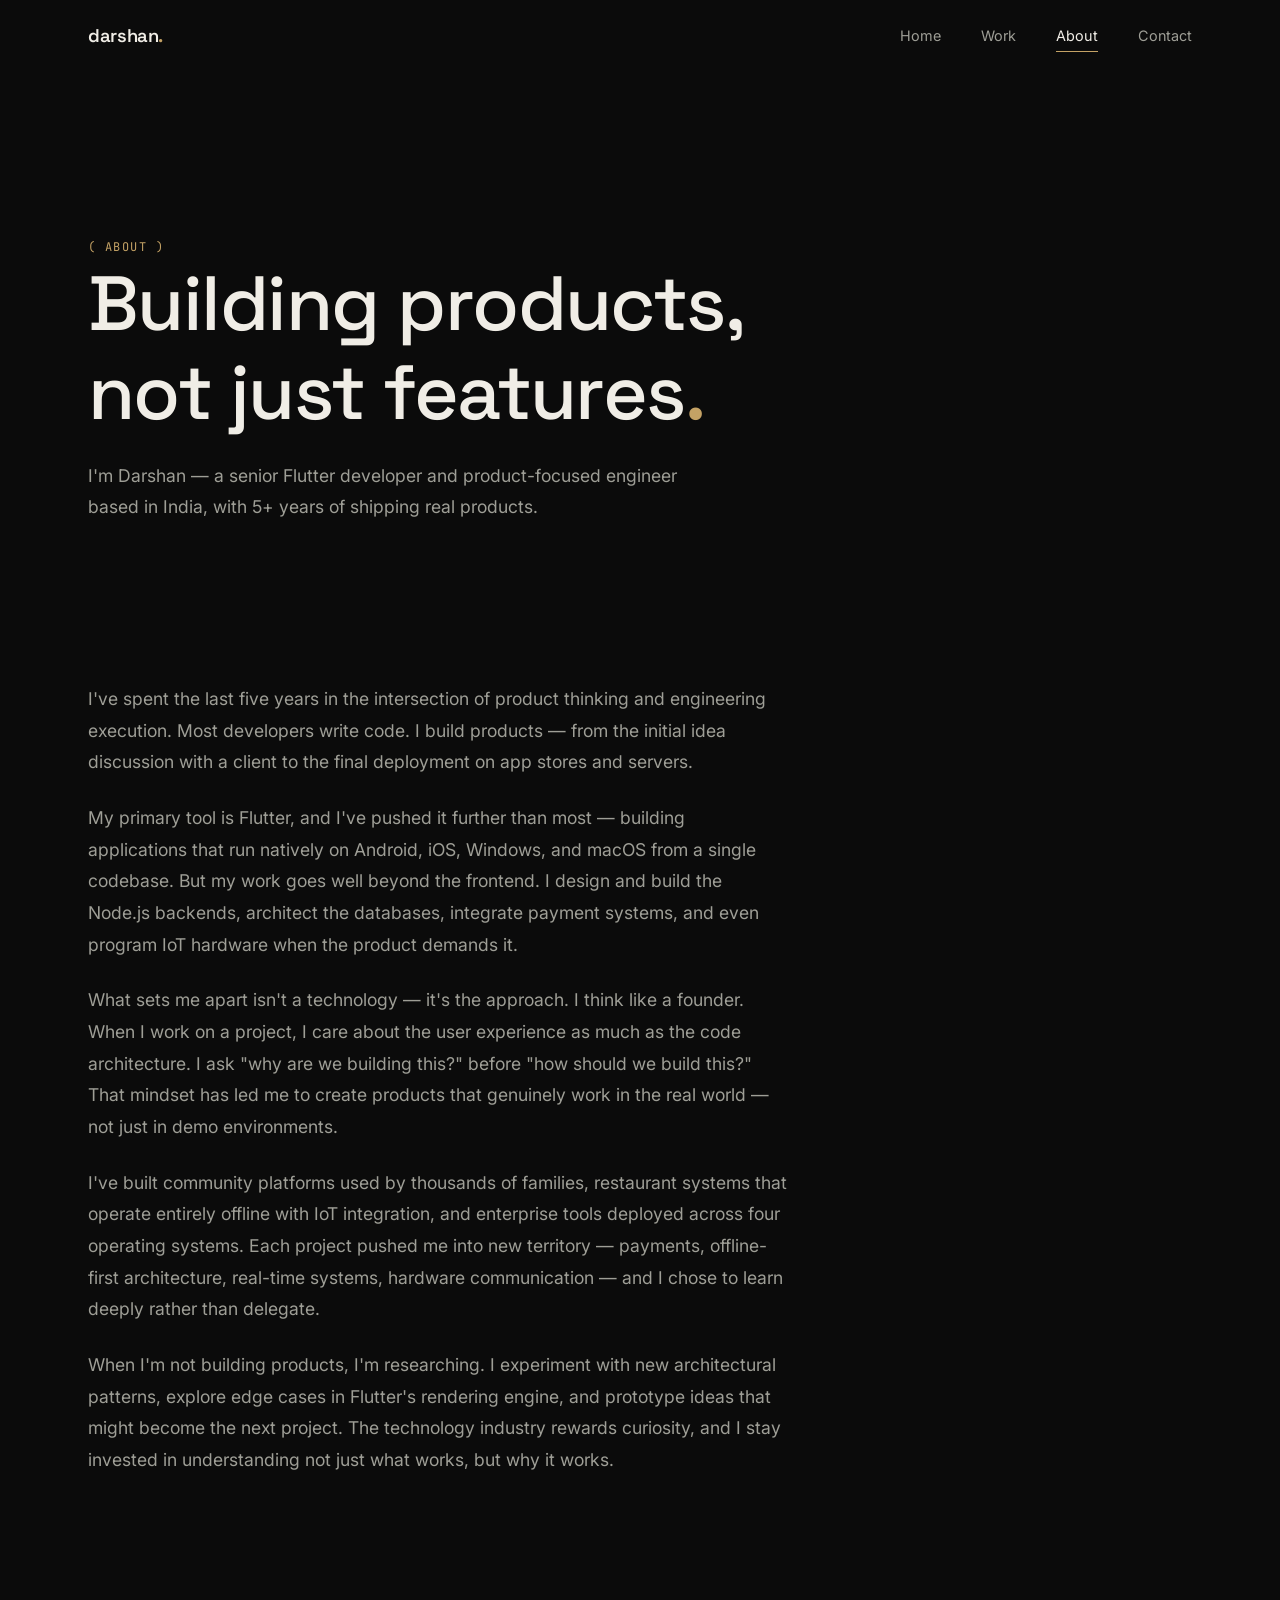
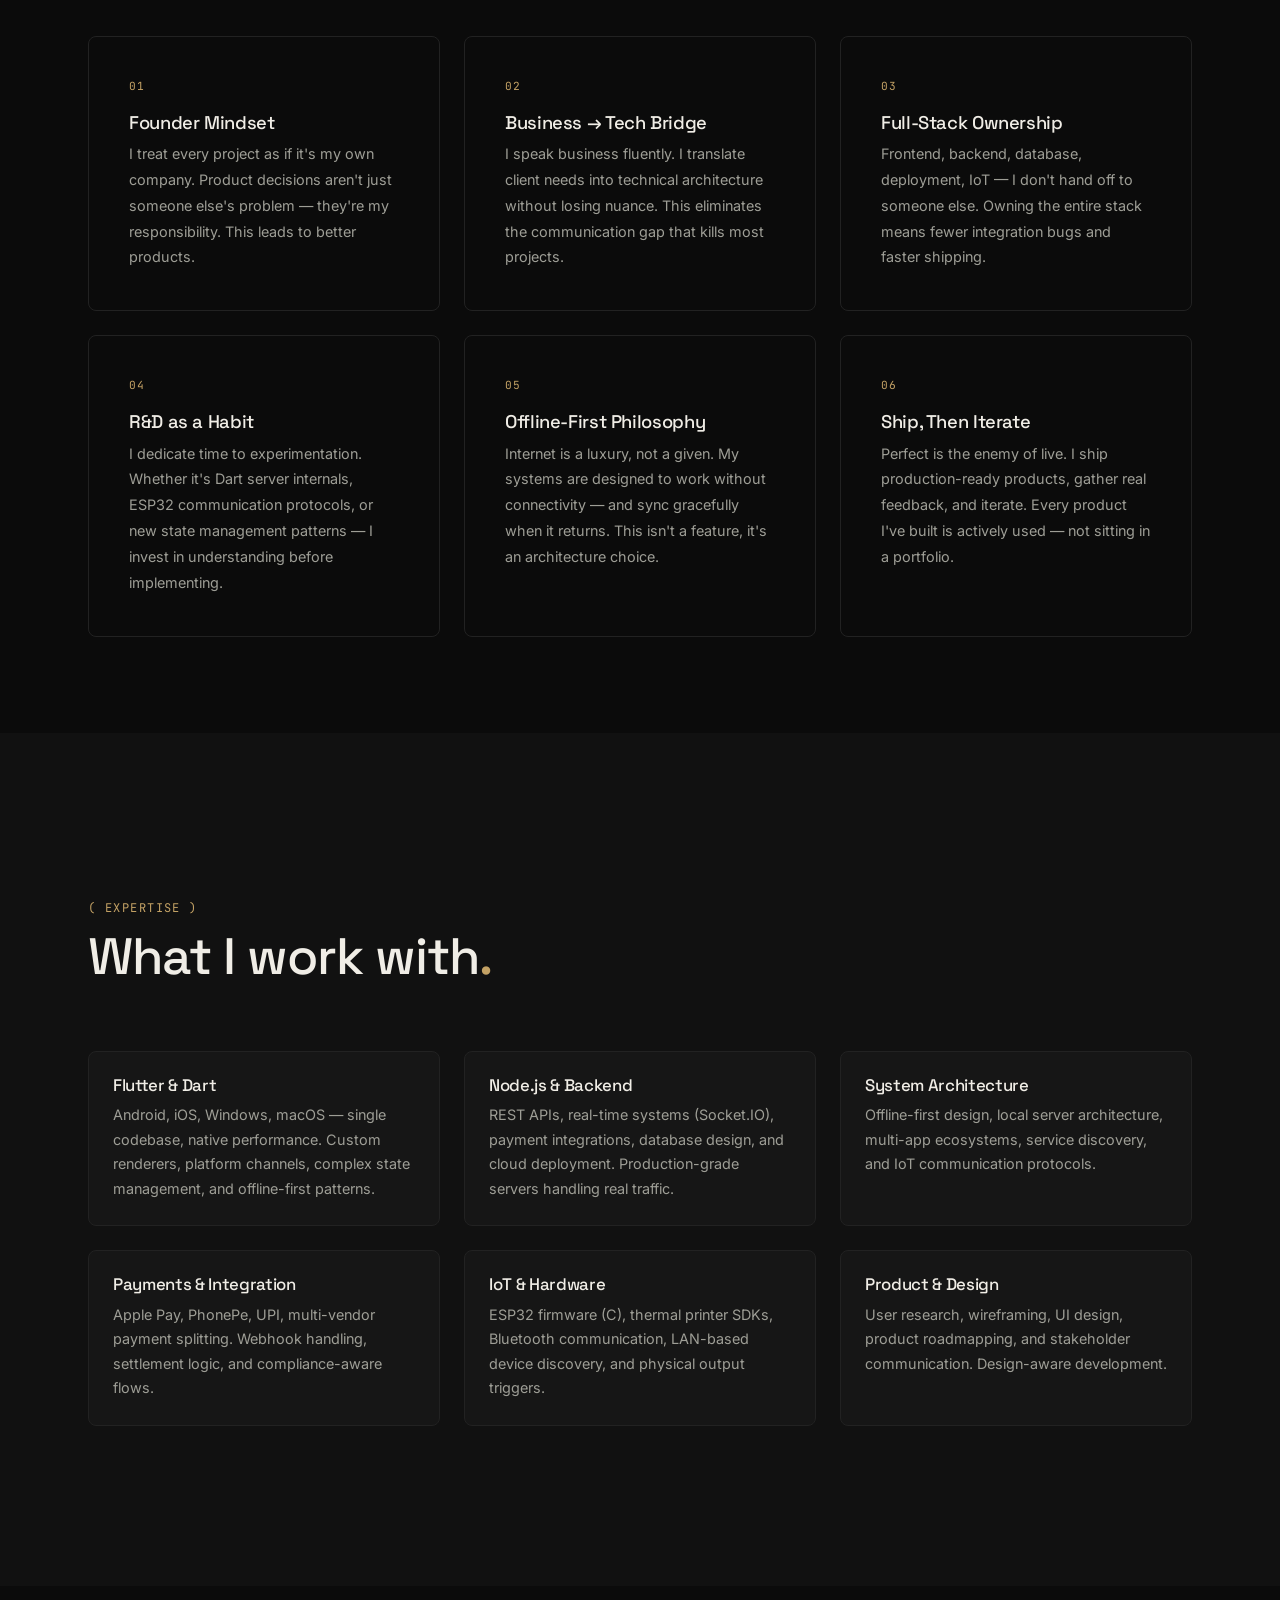
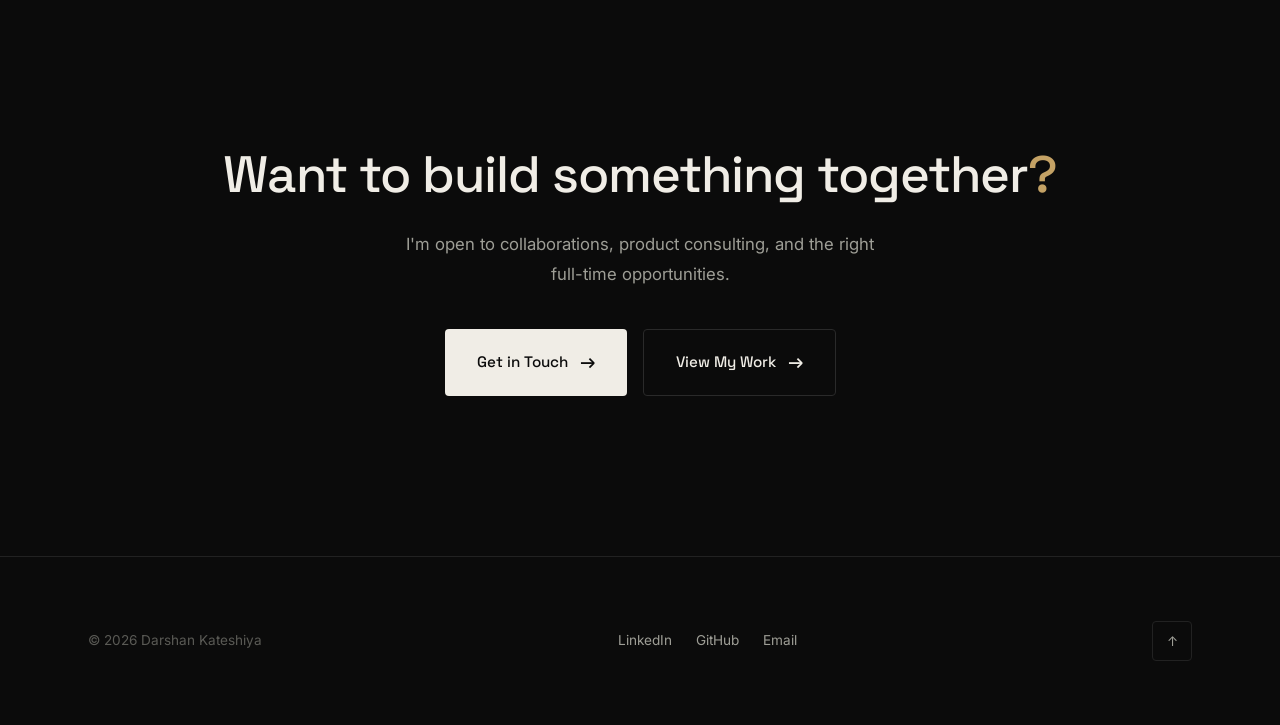
==== about/index.html @ 9478cf27 "commit" ====
<!doctype html>
<html lang="en">
  <head>
    <meta charset="UTF-8" />
    <meta name="viewport" content="width=device-width, initial-scale=1.0" />
    <link rel="icon" type="image/svg+xml" href="../favicon.svg" />
    <meta
      name="description"
      content="About Darshan Kateshiya — Senior Flutter Developer, Product Builder, and Full Stack Engineer with 5+ years of experience."
    />
    <title>About — Darshan Kateshiya</title>
    <link rel="preconnect" href="https://fonts.googleapis.com" />
    <link rel="preconnect" href="https://fonts.gstatic.com" crossorigin />
    <link
      href="https://fonts.googleapis.com/css2?family=Inter:wght@300;400;500;600&family=JetBrains+Mono:wght@400;500&family=Space+Grotesk:wght@400;500;600;700&display=swap"
      rel="stylesheet"
    />
    <link rel="stylesheet" href="../css/style.css" />
  </head>
  <body>
    <!-- Navigation -->
    <nav class="nav">
      <div class="container nav__inner">
        <a href="/darshankateshiya/" class="nav__logo">darshan<span>.</span></a>
        <div class="nav__links">
          <a href="/darshankateshiya/" class="nav__link">Home</a>
          <a href="/darshankateshiya/work/" class="nav__link">Work</a>
          <a href="/darshankateshiya/about/" class="nav__link active">About</a>
          <a href="/darshankateshiya/contact/" class="nav__link">Contact</a>
        </div>
        <button class="nav__toggle" aria-label="Toggle menu">
          <span></span><span></span><span></span>
        </button>
      </div>
      <div class="nav__mobile">
        <a href="/darshankateshiya/" class="nav__mobile-link">Home</a>
        <a href="/darshankateshiya/work/" class="nav__mobile-link">Work</a>
        <a href="/darshankateshiya/about/" class="nav__mobile-link">About</a>
        <a href="/darshankateshiya/contact/" class="nav__mobile-link"
          >Contact</a
        >
      </div>
    </nav>

    <!-- About Hero -->
    <header class="about-hero">
      <div class="container">
        <div class="hero-anim hero-anim--1">
          <span class="label label--accent">( About )</span>
        </div>

        <h1 class="page-header__title hero-anim hero-anim--2">
          Building products,<br />not just features<span class="text-accent"
            >.</span
          >
        </h1>

        <p class="page-header__subtitle hero-anim hero-anim--3">
          I'm Darshan — a senior Flutter developer and product-focused engineer
          based in India, with 5+ years of shipping real products.
        </p>
      </div>
    </header>

    <!-- About Content -->
    <section class="section--sm">
      <div class="container">
        <div class="about-content">
          <div class="about-text reveal">
            <p>
              I've spent the last five years in the intersection of product
              thinking and engineering execution. Most developers write code. I
              build products — from the initial idea discussion with a client to
              the final deployment on app stores and servers.
            </p>

            <p>
              My primary tool is Flutter, and I've pushed it further than most —
              building applications that run natively on Android, iOS, Windows,
              and macOS from a single codebase. But my work goes well beyond the
              frontend. I design and build the Node.js backends, architect the
              databases, integrate payment systems, and even program IoT
              hardware when the product demands it.
            </p>

            <p>
              What sets me apart isn't a technology — it's the approach. I think
              like a founder. When I work on a project, I care about the user
              experience as much as the code architecture. I ask "why are we
              building this?" before "how should we build this?" That mindset
              has led me to create products that genuinely work in the real
              world — not just in demo environments.
            </p>

            <p>
              I've built community platforms used by thousands of families,
              restaurant systems that operate entirely offline with IoT
              integration, and enterprise tools deployed across four operating
              systems. Each project pushed me into new territory — payments,
              offline-first architecture, real-time systems, hardware
              communication — and I chose to learn deeply rather than delegate.
            </p>

            <p>
              When I'm not building products, I'm researching. I experiment with
              new architectural patterns, explore edge cases in Flutter's
              rendering engine, and prototype ideas that might become the next
              project. The technology industry rewards curiosity, and I stay
              invested in understanding not just what works, but why it works.
            </p>
          </div>

          <!-- Values / Principles -->
          <div class="about-values stagger-children">
            <div class="about-value">
              <div class="about-value__number">01</div>
              <h4 class="about-value__title">Founder Mindset</h4>
              <p class="about-value__desc">
                I treat every project as if it's my own company. Product
                decisions aren't just someone else's problem — they're my
                responsibility. This leads to better products.
              </p>
            </div>

            <div class="about-value">
              <div class="about-value__number">02</div>
              <h4 class="about-value__title">Business → Tech Bridge</h4>
              <p class="about-value__desc">
                I speak business fluently. I translate client needs into
                technical architecture without losing nuance. This eliminates
                the communication gap that kills most projects.
              </p>
            </div>

            <div class="about-value">
              <div class="about-value__number">03</div>
              <h4 class="about-value__title">Full-Stack Ownership</h4>
              <p class="about-value__desc">
                Frontend, backend, database, deployment, IoT — I don't hand off
                to someone else. Owning the entire stack means fewer integration
                bugs and faster shipping.
              </p>
            </div>

            <div class="about-value">
              <div class="about-value__number">04</div>
              <h4 class="about-value__title">R&D as a Habit</h4>
              <p class="about-value__desc">
                I dedicate time to experimentation. Whether it's Dart server
                internals, ESP32 communication protocols, or new state
                management patterns — I invest in understanding before
                implementing.
              </p>
            </div>

            <div class="about-value">
              <div class="about-value__number">05</div>
              <h4 class="about-value__title">Offline-First Philosophy</h4>
              <p class="about-value__desc">
                Internet is a luxury, not a given. My systems are designed to
                work without connectivity — and sync gracefully when it returns.
                This isn't a feature, it's an architecture choice.
              </p>
            </div>

            <div class="about-value">
              <div class="about-value__number">06</div>
              <h4 class="about-value__title">Ship, Then Iterate</h4>
              <p class="about-value__desc">
                Perfect is the enemy of live. I ship production-ready products,
                gather real feedback, and iterate. Every product I've built is
                actively used — not sitting in a portfolio.
              </p>
            </div>
          </div>
        </div>
      </div>
    </section>

    <!-- Experience Summary -->
    <section class="section" style="background: var(--bg-secondary)">
      <div class="container">
        <div class="reveal">
          <span class="label label--accent">( Expertise )</span>
          <h2 style="margin-top: 0.5rem; margin-bottom: var(--space-xl)">
            What I work with<span class="text-accent">.</span>
          </h2>
        </div>

        <div class="feature-list stagger-children">
          <div class="feature-item">
            <h4 class="feature-item__title">Flutter & Dart</h4>
            <p class="feature-item__desc">
              Android, iOS, Windows, macOS — single codebase, native
              performance. Custom renderers, platform channels, complex state
              management, and offline-first patterns.
            </p>
          </div>
          <div class="feature-item">
            <h4 class="feature-item__title">Node.js & Backend</h4>
            <p class="feature-item__desc">
              REST APIs, real-time systems (Socket.IO), payment integrations,
              database design, and cloud deployment. Production-grade servers
              handling real traffic.
            </p>
          </div>
          <div class="feature-item">
            <h4 class="feature-item__title">System Architecture</h4>
            <p class="feature-item__desc">
              Offline-first design, local server architecture, multi-app
              ecosystems, service discovery, and IoT communication protocols.
            </p>
          </div>
          <div class="feature-item">
            <h4 class="feature-item__title">Payments & Integration</h4>
            <p class="feature-item__desc">
              Apple Pay, PhonePe, UPI, multi-vendor payment splitting. Webhook
              handling, settlement logic, and compliance-aware flows.
            </p>
          </div>
          <div class="feature-item">
            <h4 class="feature-item__title">IoT & Hardware</h4>
            <p class="feature-item__desc">
              ESP32 firmware (C), thermal printer SDKs, Bluetooth communication,
              LAN-based device discovery, and physical output triggers.
            </p>
          </div>
          <div class="feature-item">
            <h4 class="feature-item__title">Product & Design</h4>
            <p class="feature-item__desc">
              User research, wireframing, UI design, product roadmapping, and
              stakeholder communication. Design-aware development.
            </p>
          </div>
        </div>
      </div>
    </section>

    <!-- CTA -->
    <section class="section">
      <div class="container" style="text-align: center">
        <div class="reveal">
          <h2 style="margin-bottom: var(--space-md)">
            Want to build something together<span class="text-accent">?</span>
          </h2>
          <p style="max-width: 500px; margin: 0 auto var(--space-lg)">
            I'm open to collaborations, product consulting, and the right
            full-time opportunities.
          </p>
          <div
            style="
              display: flex;
              gap: var(--space-sm);
              justify-content: center;
              flex-wrap: wrap;
            "
          >
            <a href="../contact/" class="btn btn--primary">
              Get in Touch
              <span class="btn__arrow">→</span>
            </a>
            <a href="../work/" class="btn btn--outline">
              View My Work
              <span class="btn__arrow">→</span>
            </a>
          </div>
        </div>
      </div>
    </section>

    <!-- Footer -->
    <footer class="footer">
      <div class="container footer__inner">
        <p class="footer__copy">
          &copy; <span class="current-year"></span> Darshan Kateshiya
        </p>
        <div class="footer__links">
          <a
            href="https://www.linkedin.com/in/darshan-kateshiya"
            target="_blank"
            rel="noopener"
            class="footer__link"
            >LinkedIn</a
          >
          <a
            href="https://github.com/darshankateshiya"
            target="_blank"
            rel="noopener"
            class="footer__link"
            >GitHub</a
          >
          <a href="mailto:darshan.kateshiya22@gmail.com" class="footer__link"
            >Email</a
          >
        </div>
        <button class="footer__back-top" aria-label="Back to top">↑</button>
      </div>
    </footer>

    <script src="../js/main.js"></script>
  </body>
</html>
---- css/style.css ----
/* ============================================
   DARSHAN KATESHIYA — PORTFOLIO
   Premium, Case-Study-Focused Design System
   ============================================ */

/* ---------- CSS CUSTOM PROPERTIES ---------- */
:root {
  /* Colors */
  --bg-primary: #0b0b0b;
  --bg-secondary: #111111;
  --bg-card: #161616;
  --bg-elevated: #1c1c1c;

  --text-primary: #f0ede6;
  --text-secondary: #9e9e96;
  --text-muted: #5a5a55;

  --accent: #c4a265;
  --accent-hover: #d4b578;
  --accent-muted: rgba(196, 162, 101, 0.15);

  --border: #222222;
  --border-light: #2a2a2a;

  /* Typography */
  --font-heading: 'Space Grotesk', sans-serif;
  --font-body: 'Inter', sans-serif;
  --font-mono: 'JetBrains Mono', monospace;

  /* Spacing */
  --space-xs: 0.5rem;
  --space-sm: 1rem;
  --space-md: 1.5rem;
  --space-lg: 2.5rem;
  --space-xl: 4rem;
  --space-2xl: 6rem;
  --space-3xl: 10rem;

  /* Layout */
  --max-width: 1200px;
  --nav-height: 72px;

  /* Transitions */
  --ease-out: cubic-bezier(0.16, 1, 0.3, 1);
  --ease-in-out: cubic-bezier(0.65, 0, 0.35, 1);
  --duration-fast: 0.2s;
  --duration-normal: 0.4s;
  --duration-slow: 0.8s;

  /* Border Radius */
  --radius-sm: 4px;
  --radius-md: 8px;
  --radius-lg: 16px;
}

/* ---------- RESET & BASE ---------- */
*,
*::before,
*::after {
  margin: 0;
  padding: 0;
  box-sizing: border-box;
}

html {
  font-size: 16px;
  scroll-behavior: smooth;
  -webkit-font-smoothing: antialiased;
  -moz-osx-font-smoothing: grayscale;
}

body {
  font-family: var(--font-body);
  background-color: var(--bg-primary);
  color: var(--text-primary);
  line-height: 1.7;
  overflow-x: hidden;
  min-height: 100vh;
}

::selection {
  background: var(--accent);
  color: var(--bg-primary);
}

img {
  max-width: 100%;
  height: auto;
  display: block;
}

a {
  color: inherit;
  text-decoration: none;
}

ul, ol {
  list-style: none;
}

button {
  border: none;
  background: none;
  cursor: pointer;
  font-family: inherit;
  color: inherit;
}

input, textarea {
  font-family: inherit;
  font-size: inherit;
}

/* ---------- TYPOGRAPHY ---------- */
h1, h2, h3, h4, h5, h6 {
  font-family: var(--font-heading);
  font-weight: 500;
  line-height: 1.15;
  letter-spacing: -0.02em;
}

h1 {
  font-size: clamp(2.8rem, 6vw, 5.5rem);
  font-weight: 500;
}

h2 {
  font-size: clamp(2rem, 4vw, 3.5rem);
}

h3 {
  font-size: clamp(1.4rem, 2.5vw, 2rem);
}

h4 {
  font-size: clamp(1.1rem, 1.5vw, 1.35rem);
}

p {
  color: var(--text-secondary);
  font-size: 1.05rem;
  line-height: 1.8;
}

.label {
  font-family: var(--font-mono);
  font-size: 0.75rem;
  letter-spacing: 0.12em;
  text-transform: uppercase;
  color: var(--text-muted);
}

.label--accent {
  color: var(--accent);
}

/* ---------- LAYOUT ---------- */
.container {
  width: 100%;
  max-width: var(--max-width);
  margin: 0 auto;
  padding: 0 clamp(1.5rem, 4vw, 3rem);
}

.section {
  padding: var(--space-3xl) 0;
}

.section--sm {
  padding: var(--space-2xl) 0;
}

/* ---------- NAVIGATION ---------- */
.nav {
  position: fixed;
  top: 0;
  left: 0;
  width: 100%;
  height: var(--nav-height);
  z-index: 1000;
  transition: background var(--duration-normal) var(--ease-out),
              border-color var(--duration-normal) var(--ease-out);
}

.nav.scrolled {
  background: rgba(11, 11, 11, 0.9);
  backdrop-filter: blur(20px);
  -webkit-backdrop-filter: blur(20px);
  border-bottom: 1px solid var(--border);
}

.nav__inner {
  display: flex;
  align-items: center;
  justify-content: space-between;
  height: 100%;
}

.nav__logo {
  font-family: var(--font-heading);
  font-size: 1.15rem;
  font-weight: 600;
  letter-spacing: -0.02em;
  transition: opacity var(--duration-fast);
}

.nav__logo:hover {
  opacity: 0.7;
}

.nav__logo span {
  color: var(--accent);
}

.nav__links {
  display: flex;
  align-items: center;
  gap: var(--space-lg);
}

.nav__link {
  font-size: 0.9rem;
  font-weight: 400;
  color: var(--text-secondary);
  transition: color var(--duration-fast);
  position: relative;
}

.nav__link::after {
  content: '';
  position: absolute;
  bottom: -4px;
  left: 0;
  width: 0;
  height: 1px;
  background: var(--accent);
  transition: width var(--duration-normal) var(--ease-out);
}

.nav__link:hover,
.nav__link.active {
  color: var(--text-primary);
}

.nav__link:hover::after,
.nav__link.active::after {
  width: 100%;
}

/* Mobile Menu Toggle */
.nav__toggle {
  display: none;
  flex-direction: column;
  gap: 6px;
  padding: 4px;
  z-index: 1002;
}

.nav__toggle span {
  display: block;
  width: 24px;
  height: 1.5px;
  background: var(--text-primary);
  transition: all var(--duration-normal) var(--ease-out);
  transform-origin: center;
}

.nav__toggle.open span:nth-child(1) {
  transform: rotate(45deg) translate(5px, 5px);
}

.nav__toggle.open span:nth-child(2) {
  opacity: 0;
}

.nav__toggle.open span:nth-child(3) {
  transform: rotate(-45deg) translate(5px, -5px);
}

/* Mobile Menu Overlay */
.nav__mobile {
  position: fixed;
  top: 0;
  left: 0;
  width: 100%;
  height: 100vh;
  height: 100dvh;
  background: var(--bg-primary);
  z-index: 1001;
  display: flex;
  flex-direction: column;
  justify-content: center;
  align-items: center;
  gap: var(--space-lg);
  opacity: 0;
  pointer-events: none;
  transition: opacity var(--duration-normal) var(--ease-out);
}

.nav__mobile.open {
  opacity: 1;
  pointer-events: all;
}

.nav__mobile-link {
  font-family: var(--font-heading);
  font-size: clamp(2rem, 6vw, 3rem);
  font-weight: 500;
  color: var(--text-secondary);
  transition: color var(--duration-fast);
  transform: translateY(20px);
  opacity: 0;
}

.nav__mobile.open .nav__mobile-link {
  animation: mobileNavIn 0.5s var(--ease-out) forwards;
}

.nav__mobile.open .nav__mobile-link:nth-child(1) { animation-delay: 0.1s; }
.nav__mobile.open .nav__mobile-link:nth-child(2) { animation-delay: 0.15s; }
.nav__mobile.open .nav__mobile-link:nth-child(3) { animation-delay: 0.2s; }
.nav__mobile.open .nav__mobile-link:nth-child(4) { animation-delay: 0.25s; }

@keyframes mobileNavIn {
  to {
    transform: translateY(0);
    opacity: 1;
  }
}

.nav__mobile-link:hover {
  color: var(--accent);
}

/* ---------- BUTTONS ---------- */
.btn {
  display: inline-flex;
  align-items: center;
  gap: 0.75rem;
  font-family: var(--font-heading);
  font-size: 0.95rem;
  font-weight: 500;
  padding: 1rem 2rem;
  border-radius: var(--radius-sm);
  transition: all var(--duration-normal) var(--ease-out);
  position: relative;
  overflow: hidden;
}

.btn--primary {
  background: var(--text-primary);
  color: var(--bg-primary);
}

.btn--primary:hover {
  background: var(--accent);
  transform: translateY(-2px);
}

.btn--outline {
  border: 1px solid var(--border-light);
  color: var(--text-primary);
}

.btn--outline:hover {
  border-color: var(--accent);
  color: var(--accent);
}

.btn--ghost {
  color: var(--text-primary);
  padding: 0.5rem 0;
}

.btn--ghost:hover {
  color: var(--accent);
}

.btn__arrow {
  transition: transform var(--duration-normal) var(--ease-out);
  font-size: 1.2rem;
}

.btn:hover .btn__arrow {
  transform: translateX(4px);
}

/* ---------- HERO SECTION ---------- */
.hero {
  min-height: 100vh;
  display: flex;
  align-items: center;
  position: relative;
}

.hero__content {
  padding-top: var(--nav-height);
}

.hero__label {
  margin-bottom: var(--space-md);
  display: flex;
  align-items: center;
  gap: 0.75rem;
}

.hero__label .dot {
  width: 8px;
  height: 8px;
  border-radius: 50%;
  background: var(--accent);
  animation: pulse 2s ease-in-out infinite;
}

@keyframes pulse {
  0%, 100% { opacity: 1; }
  50% { opacity: 0.4; }
}

.hero__title {
  margin-bottom: var(--space-md);
  max-width: 900px;
}

.hero__title .line {
  display: block;
  overflow: hidden;
}

.hero__title .line span {
  display: inline-block;
}

.hero__subtitle {
  max-width: 560px;
  margin-bottom: var(--space-xl);
  font-size: 1.15rem;
  line-height: 1.8;
}

.hero__cta {
  display: flex;
  align-items: center;
  gap: var(--space-md);
}

.hero__scroll {
  position: absolute;
  bottom: var(--space-xl);
  left: 50%;
  transform: translateX(-50%);
  display: flex;
  flex-direction: column;
  align-items: center;
  gap: var(--space-xs);
}

.hero__scroll-line {
  width: 1px;
  height: 60px;
  background: linear-gradient(to bottom, var(--accent), transparent);
  animation: scrollLine 2s ease-in-out infinite;
}

@keyframes scrollLine {
  0% { transform: scaleY(0); transform-origin: top; }
  50% { transform: scaleY(1); transform-origin: top; }
  51% { transform-origin: bottom; }
  100% { transform: scaleY(0); transform-origin: bottom; }
}

/* ---------- WORK LIST ---------- */
.work-list {
  display: flex;
  flex-direction: column;
}

.work-item {
  display: block;
  border-bottom: 1px solid var(--border);
  padding: var(--space-lg) 0;
  transition: all var(--duration-normal) var(--ease-out);
  cursor: pointer;
  position: relative;
}

.work-item:first-child {
  border-top: 1px solid var(--border);
}

.work-item:hover {
  padding-left: var(--space-md);
}

.work-item__inner {
  display: flex;
  justify-content: space-between;
  align-items: center;
  gap: var(--space-md);
}

.work-item__info {
  flex: 1;
}

.work-item__name {
  font-family: var(--font-heading);
  font-size: clamp(1.5rem, 3vw, 2.2rem);
  font-weight: 500;
  margin-bottom: 0.4rem;
  transition: color var(--duration-fast);
}

.work-item:hover .work-item__name {
  color: var(--accent);
}

.work-item__desc {
  font-size: 0.95rem;
  color: var(--text-secondary);
  margin-bottom: 0.6rem;
}

.work-item__meta {
  display: flex;
  align-items: center;
  gap: var(--space-sm);
  flex-wrap: wrap;
}

.work-item__tag {
  font-family: var(--font-mono);
  font-size: 0.7rem;
  letter-spacing: 0.08em;
  text-transform: uppercase;
  color: var(--text-muted);
  padding: 0.3rem 0.7rem;
  border: 1px solid var(--border);
  border-radius: 20px;
}

.work-item__arrow {
  font-size: 1.5rem;
  color: var(--text-muted);
  transition: all var(--duration-normal) var(--ease-out);
  flex-shrink: 0;
}

.work-item:hover .work-item__arrow {
  color: var(--accent);
  transform: translateX(8px);
}

/* ---------- CASE STUDY ---------- */
.case-hero {
  padding-top: calc(var(--nav-height) + var(--space-3xl));
  padding-bottom: var(--space-2xl);
}

.case-hero__label {
  margin-bottom: var(--space-sm);
}

.case-hero__title {
  margin-bottom: var(--space-md);
  max-width: 800px;
}

.case-hero__tagline {
  font-size: 1.2rem;
  max-width: 600px;
  margin-bottom: var(--space-lg);
}

.case-hero__meta {
  display: flex;
  flex-wrap: wrap;
  gap: var(--space-lg);
}

.case-hero__meta-item {
  display: flex;
  flex-direction: column;
  gap: 0.25rem;
}

.case-hero__meta-label {
  font-family: var(--font-mono);
  font-size: 0.7rem;
  letter-spacing: 0.1em;
  text-transform: uppercase;
  color: var(--text-muted);
}

.case-hero__meta-value {
  font-size: 0.95rem;
  color: var(--text-primary);
}

.case-hero__meta-value a {
  color: var(--accent);
  text-decoration: underline;
  text-underline-offset: 3px;
}

.case-hero__meta-value a:hover {
  opacity: 0.8;
}

/* Case Study Media */
.case-media {
  background: var(--bg-secondary);
  padding: var(--space-2xl) 0;
}

.case-media__hero-img {
  width: 100%;
  aspect-ratio: 16 / 9;
  background: var(--bg-card);
  border-radius: var(--radius-lg);
  overflow: hidden;
  margin-bottom: var(--space-lg);
  display: flex;
  align-items: center;
  justify-content: center;
  border: 1px solid var(--border);
}

.case-media__hero-img img {
  width: 100%;
  height: 100%;
  object-fit: contain;
  cursor: pointer;
  transition: opacity var(--duration-fast);
}

.case-media__hero-img img:hover {
  opacity: 0.9;
}

.case-media__placeholder {
  display: flex;
  flex-direction: column;
  align-items: center;
  gap: var(--space-sm);
  color: var(--text-muted);
}

.case-media__placeholder-icon {
  font-size: 3rem;
  opacity: 0.3;
}

.case-media__gallery {
  display: grid;
  grid-template-columns: repeat(auto-fit, minmax(280px, 1fr));
  gap: var(--space-md);
}

.case-media__gallery-item {
  aspect-ratio: 4 / 3;
  background: var(--bg-card);
  border-radius: var(--radius-md);
  border: 1px solid var(--border);
  overflow: hidden;
  display: flex;
  align-items: center;
  justify-content: center;
  cursor: pointer;
  transition: border-color var(--duration-fast);
}

.case-media__gallery-item:hover {
  border-color: var(--accent-muted);
}

.case-media__gallery-item img {
  width: 100%;
  height: 100%;
  object-fit: contain;
  transition: opacity var(--duration-fast);
}

.case-media__gallery-item:hover img {
  opacity: 0.9;
}

/* Case Study Sections */
.case-section {
  padding: var(--space-2xl) 0;
  border-bottom: 1px solid var(--border);
}

.case-section:last-child {
  border-bottom: none;
}

.case-section__number {
  font-family: var(--font-mono);
  font-size: 0.7rem;
  letter-spacing: 0.12em;
  text-transform: uppercase;
  color: var(--accent);
  margin-bottom: var(--space-xs);
}

.case-section__title {
  margin-bottom: var(--space-lg);
}

.case-section__text {
  max-width: 700px;
  margin-bottom: var(--space-md);
}

.case-section__text:last-child {
  margin-bottom: 0;
}

/* Feature List */
.feature-list {
  display: grid;
  grid-template-columns: repeat(auto-fit, minmax(280px, 1fr));
  gap: var(--space-md);
}

.feature-item {
  padding: var(--space-md);
  background: var(--bg-card);
  border: 1px solid var(--border);
  border-radius: var(--radius-md);
  transition: border-color var(--duration-fast);
}

.feature-item:hover {
  border-color: var(--accent-muted);
}

.feature-item__title {
  font-family: var(--font-heading);
  font-size: 1.05rem;
  font-weight: 500;
  margin-bottom: 0.5rem;
  color: var(--text-primary);
}

.feature-item__desc {
  font-size: 0.9rem;
  color: var(--text-secondary);
  line-height: 1.7;
}

/* Tech Stack Grid */
.tech-grid {
  display: grid;
  grid-template-columns: repeat(auto-fit, minmax(200px, 1fr));
  gap: var(--space-sm);
}

.tech-item {
  display: flex;
  align-items: center;
  gap: var(--space-sm);
  padding: var(--space-sm) var(--space-md);
  background: var(--bg-card);
  border: 1px solid var(--border);
  border-radius: var(--radius-sm);
}

.tech-item__category {
  font-family: var(--font-mono);
  font-size: 0.65rem;
  letter-spacing: 0.1em;
  text-transform: uppercase;
  color: var(--accent);
  min-width: 70px;
}

.tech-item__value {
  font-size: 0.9rem;
  color: var(--text-primary);
}

/* Role List */
.role-list {
  display: flex;
  flex-direction: column;
  gap: var(--space-sm);
}

.role-item {
  display: flex;
  align-items: flex-start;
  gap: var(--space-sm);
  font-size: 1rem;
  color: var(--text-secondary);
}

.role-item::before {
  content: '—';
  color: var(--accent);
  flex-shrink: 0;
}

/* Impact Grid */
.impact-grid {
  display: grid;
  grid-template-columns: repeat(auto-fit, minmax(200px, 1fr));
  gap: var(--space-md);
}

.impact-item {
  text-align: center;
  padding: var(--space-lg);
  background: var(--bg-card);
  border: 1px solid var(--border);
  border-radius: var(--radius-md);
}

.impact-item__value {
  font-family: var(--font-heading);
  font-size: clamp(2rem, 4vw, 3rem);
  font-weight: 500;
  color: var(--accent);
  margin-bottom: 0.25rem;
}

.impact-item__label {
  font-size: 0.9rem;
  color: var(--text-secondary);
}

/* Case Study Navigation */
.case-nav {
  padding: var(--space-2xl) 0;
  display: flex;
  justify-content: space-between;
  align-items: center;
  gap: var(--space-md);
}

.case-nav__link {
  display: flex;
  flex-direction: column;
  gap: 0.25rem;
  transition: color var(--duration-fast);
}

.case-nav__link:hover {
  color: var(--accent);
}

.case-nav__link--next {
  text-align: right;
}

.case-nav__label {
  font-family: var(--font-mono);
  font-size: 0.7rem;
  letter-spacing: 0.1em;
  text-transform: uppercase;
  color: var(--text-muted);
}

.case-nav__name {
  font-family: var(--font-heading);
  font-size: 1.2rem;
  font-weight: 500;
}

/* ---------- ABOUT PAGE ---------- */
.about-hero {
  padding-top: calc(var(--nav-height) + var(--space-3xl));
  padding-bottom: var(--space-xl);
}

.about-content {
  display: grid;
  grid-template-columns: 1fr;
  gap: var(--space-2xl);
}

.about-text {
  max-width: 700px;
}

.about-text p {
  margin-bottom: var(--space-md);
  font-size: 1.1rem;
}

.about-text p:last-child {
  margin-bottom: 0;
}

.about-values {
  display: grid;
  grid-template-columns: repeat(auto-fit, minmax(280px, 1fr));
  gap: var(--space-md);
  margin-top: var(--space-xl);
}

.about-value {
  padding: var(--space-lg);
  border: 1px solid var(--border);
  border-radius: var(--radius-md);
  transition: border-color var(--duration-fast);
}

.about-value:hover {
  border-color: var(--accent-muted);
}

.about-value__number {
  font-family: var(--font-mono);
  font-size: 0.7rem;
  letter-spacing: 0.12em;
  color: var(--accent);
  margin-bottom: var(--space-sm);
}

.about-value__title {
  font-family: var(--font-heading);
  font-size: 1.15rem;
  font-weight: 500;
  margin-bottom: 0.5rem;
}

.about-value__desc {
  font-size: 0.9rem;
  color: var(--text-secondary);
}

/* ---------- CONTACT PAGE ---------- */
.contact-hero {
  padding-top: calc(var(--nav-height) + var(--space-3xl));
  padding-bottom: var(--space-xl);
}

.contact-content {
  display: grid;
  grid-template-columns: 1fr 1fr;
  gap: var(--space-2xl);
}

.contact-info {
  display: flex;
  flex-direction: column;
  gap: var(--space-lg);
}

.contact-info__item {
  display: flex;
  flex-direction: column;
  gap: 0.25rem;
}

.contact-info__label {
  font-family: var(--font-mono);
  font-size: 0.7rem;
  letter-spacing: 0.1em;
  text-transform: uppercase;
  color: var(--text-muted);
}

.contact-info__value {
  font-size: 1.05rem;
  color: var(--text-primary);
}

.contact-info__value a {
  color: var(--accent);
  text-decoration: underline;
  text-underline-offset: 3px;
  transition: opacity var(--duration-fast);
}

.contact-info__value a:hover {
  opacity: 0.7;
}

.contact-socials {
  display: flex;
  gap: var(--space-sm);
  margin-top: var(--space-md);
}

.contact-social {
  width: 44px;
  height: 44px;
  display: flex;
  align-items: center;
  justify-content: center;
  border: 1px solid var(--border);
  border-radius: var(--radius-sm);
  color: var(--text-secondary);
  font-size: 1.1rem;
  transition: all var(--duration-fast);
}

.contact-social:hover {
  border-color: var(--accent);
  color: var(--accent);
}

/* Contact Form */
.contact-form {
  display: flex;
  flex-direction: column;
  gap: var(--space-md);
}

.form-group {
  display: flex;
  flex-direction: column;
  gap: 0.5rem;
}

.form-group label {
  font-family: var(--font-mono);
  font-size: 0.7rem;
  letter-spacing: 0.1em;
  text-transform: uppercase;
  color: var(--text-muted);
}

.form-group input,
.form-group textarea {
  background: var(--bg-card);
  border: 1px solid var(--border);
  border-radius: var(--radius-sm);
  padding: 0.9rem 1.1rem;
  color: var(--text-primary);
  font-size: 0.95rem;
  transition: border-color var(--duration-fast);
  outline: none;
}

.form-group input:focus,
.form-group textarea:focus {
  border-color: var(--accent);
}

.form-group textarea {
  resize: vertical;
  min-height: 140px;
}

.form-group input::placeholder,
.form-group textarea::placeholder {
  color: var(--text-muted);
}

.form-success {
  display: none;
  padding: var(--space-md);
  background: rgba(196, 162, 101, 0.1);
  border: 1px solid var(--accent);
  border-radius: var(--radius-sm);
  color: var(--accent);
  text-align: center;
}

.form-success.show {
  display: block;
}

/* ---------- FOOTER ---------- */
.footer {
  border-top: 1px solid var(--border);
  padding: var(--space-xl) 0;
}

.footer__inner {
  display: flex;
  justify-content: space-between;
  align-items: center;
  gap: var(--space-md);
  flex-wrap: wrap;
}

.footer__copy {
  font-size: 0.85rem;
  color: var(--text-muted);
}

.footer__links {
  display: flex;
  gap: var(--space-md);
}

.footer__link {
  font-size: 0.85rem;
  color: var(--text-secondary);
  transition: color var(--duration-fast);
}

.footer__link:hover {
  color: var(--accent);
}

.footer__back-top {
  width: 40px;
  height: 40px;
  display: flex;
  align-items: center;
  justify-content: center;
  border: 1px solid var(--border);
  border-radius: var(--radius-sm);
  color: var(--text-secondary);
  transition: all var(--duration-fast);
  cursor: pointer;
}

.footer__back-top:hover {
  border-color: var(--accent);
  color: var(--accent);
}

/* ---------- SKILLS SECTION ---------- */
.skills-section {
  border-top: 1px solid var(--border);
  padding-bottom: var(--space-xl);
}

.skills-section + .section {
  padding-top: var(--space-xl);
}

.skills-intro {
  color: var(--text-secondary);
  font-size: 1.05rem;
  margin-bottom: var(--space-xl);
  max-width: 500px;
}

.skills-grid {
  display: flex;
  flex-direction: column;
  gap: var(--space-2xl);
}

.skills-group__title {
  font-family: var(--font-mono);
  font-size: 0.72rem;
  font-weight: 500;
  letter-spacing: 0.12em;
  text-transform: uppercase;
  color: var(--text-muted);
  margin-bottom: var(--space-md);
}

.skills-group__tags {
  display: flex;
  flex-wrap: wrap;
  gap: 0.6rem;
}

.skill-pill {
  font-family: var(--font-body);
  font-size: 0.88rem;
  font-weight: 400;
  color: var(--text-primary);
  padding: 0.5rem 1.15rem;
  border: 1px solid var(--border-light);
  border-radius: 100px;
  background: transparent;
  transition: border-color var(--duration-fast) var(--ease-out),
              color var(--duration-fast) var(--ease-out);
  white-space: nowrap;
}

.skill-pill:hover {
  border-color: var(--accent);
  color: var(--accent);
}

@media (max-width: 768px) {
  .skills-grid {
    gap: var(--space-xl);
  }

  .skill-pill {
    font-size: 0.82rem;
    padding: 0.45rem 1rem;
  }
}

/* ---------- SCROLL ANIMATIONS ---------- */
.reveal {
  opacity: 0;
  transform: translateY(30px);
  transition: opacity var(--duration-slow) var(--ease-out),
              transform var(--duration-slow) var(--ease-out);
}

.reveal.visible {
  opacity: 1;
  transform: translateY(0);
}

.reveal--delay-1 { transition-delay: 0.1s; }
.reveal--delay-2 { transition-delay: 0.2s; }
.reveal--delay-3 { transition-delay: 0.3s; }
.reveal--delay-4 { transition-delay: 0.4s; }

/* Stagger children */
.stagger-children > * {
  opacity: 0;
  transform: translateY(20px);
  transition: opacity 0.6s var(--ease-out),
              transform 0.6s var(--ease-out);
}

.stagger-children.visible > *:nth-child(1) { transition-delay: 0.05s; }
.stagger-children.visible > *:nth-child(2) { transition-delay: 0.1s; }
.stagger-children.visible > *:nth-child(3) { transition-delay: 0.15s; }
.stagger-children.visible > *:nth-child(4) { transition-delay: 0.2s; }
.stagger-children.visible > *:nth-child(5) { transition-delay: 0.25s; }
.stagger-children.visible > *:nth-child(6) { transition-delay: 0.3s; }
.stagger-children.visible > *:nth-child(7) { transition-delay: 0.35s; }
.stagger-children.visible > *:nth-child(8) { transition-delay: 0.4s; }

.stagger-children.visible > * {
  opacity: 1;
  transform: translateY(0);
}

/* Hero animations */
.hero-anim {
  opacity: 0;
  transform: translateY(40px);
  animation: heroReveal 1s var(--ease-out) forwards;
}

.hero-anim--1 { animation-delay: 0.2s; }
.hero-anim--2 { animation-delay: 0.4s; }
.hero-anim--3 { animation-delay: 0.6s; }
.hero-anim--4 { animation-delay: 0.8s; }

@keyframes heroReveal {
  to {
    opacity: 1;
    transform: translateY(0);
  }
}

/* ---------- PAGE HEADER (for Work, About, Contact) ---------- */
.page-header {
  padding-top: calc(var(--nav-height) + var(--space-3xl));
  padding-bottom: var(--space-2xl);
}

.page-header__label {
  margin-bottom: var(--space-sm);
}

.page-header__title {
  margin-bottom: var(--space-md);
  max-width: 700px;
}

.page-header__subtitle {
  max-width: 600px;
  font-size: 1.1rem;
}

/* ---------- HORIZONTAL RULE ---------- */
.divider {
  width: 100%;
  height: 1px;
  background: var(--border);
  margin: var(--space-xl) 0;
}

/* ---------- BACK LINK ---------- */
.back-link {
  display: inline-flex;
  align-items: center;
  gap: 0.5rem;
  font-size: 0.9rem;
  color: var(--text-secondary);
  transition: color var(--duration-fast);
  margin-bottom: var(--space-lg);
}

.back-link:hover {
  color: var(--accent);
}

.back-link__arrow {
  transition: transform var(--duration-normal) var(--ease-out);
}

.back-link:hover .back-link__arrow {
  transform: translateX(-4px);
}

/* ---------- RESPONSIVE ---------- */
@media (max-width: 768px) {
  .nav__links {
    display: none;
  }

  .nav__toggle {
    display: flex;
  }

  .work-item__inner {
    flex-direction: column;
    align-items: flex-start;
  }

  .work-item__arrow {
    display: none;
  }

  .work-item:hover {
    padding-left: var(--space-sm);
  }

  .contact-content {
    grid-template-columns: 1fr;
  }

  .case-hero__meta {
    flex-direction: column;
    gap: var(--space-md);
  }

  .case-nav {
    flex-direction: column;
    gap: var(--space-lg);
  }

  .case-nav__link--next {
    text-align: left;
  }

  .footer__inner {
    flex-direction: column;
    text-align: center;
    gap: var(--space-md);
  }

  .hero {
    min-height: calc(100vh - 60px);
    min-height: calc(100dvh - 60px);
  }

  .section {
    padding: var(--space-2xl) 0;
  }

  .section--sm {
    padding: var(--space-xl) 0;
  }

  .feature-list {
    grid-template-columns: 1fr;
  }

  .tech-grid {
    grid-template-columns: 1fr;
  }

  .impact-grid {
    grid-template-columns: 1fr 1fr;
  }
}

@media (max-width: 480px) {
  html {
    font-size: 15px;
  }

  .impact-grid {
    grid-template-columns: 1fr;
  }

  .about-values {
    grid-template-columns: 1fr;
  }
}

/* ---------- UTILITIES ---------- */
.text-accent {
  color: var(--accent);
}

.text-muted {
  color: var(--text-muted);
}

.mt-xl {
  margin-top: var(--space-xl);
}

.mb-lg {
  margin-bottom: var(--space-lg);
}

.visually-hidden {
  position: absolute;
  width: 1px;
  height: 1px;
  overflow: hidden;
  clip: rect(0, 0, 0, 0);
  white-space: nowrap;
  border: 0;
}

/* ---------- CUSTOM CURSOR ---------- */
@media (hover: hover) {
  .work-item {
    cursor: none;
  }
}

.custom-cursor {
  position: fixed;
  width: 80px;
  height: 80px;
  border-radius: 50%;
  background: var(--accent);
  color: var(--bg-primary);
  display: flex;
  align-items: center;
  justify-content: center;
  font-family: var(--font-mono);
  font-size: 0.65rem;
  letter-spacing: 0.08em;
  text-transform: uppercase;
  pointer-events: none;
  z-index: 9999;
  opacity: 0;
  transform: scale(0);
  transition: opacity 0.3s var(--ease-out),
              transform 0.3s var(--ease-out);
}

.custom-cursor.active {
  opacity: 1;
  transform: scale(1);
}

/* Smooth image placeholder */
.img-placeholder {
  background: linear-gradient(135deg, var(--bg-card) 0%, var(--bg-elevated) 100%);
  display: flex;
  align-items: center;
  justify-content: center;
  color: var(--text-muted);
  font-size: 0.85rem;
  font-family: var(--font-mono);
  letter-spacing: 0.05em;
}

/* Image Lightbox Modal */
.image-lightbox {
  position: fixed;
  top: 0;
  left: 0;
  width: 100%;
  height: 100%;
  background: rgba(0, 0, 0, 0.95);
  z-index: 9999;
  display: flex;
  align-items: center;
  justify-content: center;
  opacity: 0;
  visibility: hidden;
  transition: opacity var(--duration-normal) var(--ease-out),
              visibility var(--duration-normal) var(--ease-out);
  cursor: zoom-out;
}

.image-lightbox.active {
  opacity: 1;
  visibility: visible;
}

.image-lightbox__content {
  max-width: 95%;
  max-height: 95%;
  position: relative;
  transform: scale(0.9);
  transition: transform var(--duration-normal) var(--ease-out);
}

.image-lightbox.active .image-lightbox__content {
  transform: scale(1);
}

.image-lightbox__img {
  max-width: 100%;
  max-height: 95vh;
  object-fit: contain;
  display: block;
  border-radius: var(--radius-md);
}

.image-lightbox__close {
  position: fixed;
  top: var(--space-lg);
  right: var(--space-lg);
  width: 48px;
  height: 48px;
  border-radius: 50%;
  background: rgba(255, 255, 255, 0.1);
  border: 1px solid rgba(255, 255, 255, 0.2);
  backdrop-filter: blur(10px);
  display: flex;
  align-items: center;
  justify-content: center;
  cursor: pointer;
  transition: all var(--duration-fast);
  z-index: 10000;
}

.image-lightbox__close:hover {
  background: rgba(255, 255, 255, 0.15);
  transform: rotate(90deg);
}

.image-lightbox__close::before,
.image-lightbox__close::after {
  content: '';
  position: absolute;
  width: 20px;
  height: 2px;
  background: var(--text-primary);
  border-radius: 2px;
}

.image-lightbox__close::before {
  transform: rotate(45deg);
}

.image-lightbox__close::after {
  transform: rotate(-45deg);
}

.image-lightbox__nav {
  position: fixed;
  top: 50%;
  transform: translateY(-50%);
  width: 48px;
  height: 48px;
  border-radius: 50%;
  background: rgba(255, 255, 255, 0.1);
  border: 1px solid rgba(255, 255, 255, 0.2);
  backdrop-filter: blur(10px);
  display: flex;
  align-items: center;
  justify-content: center;
  cursor: pointer;
  transition: all var(--duration-fast);
  z-index: 10000;
  opacity: 0.7;
}

.image-lightbox__nav:hover {
  background: rgba(255, 255, 255, 0.15);
  opacity: 1;
}

.image-lightbox__nav--prev {
  left: var(--space-lg);
}

.image-lightbox__nav--next {
  right: var(--space-lg);
}

.image-lightbox__nav::before {
  content: '';
  width: 10px;
  height: 10px;
  border-top: 2px solid var(--text-primary);
  border-right: 2px solid var(--text-primary);
}

.image-lightbox__nav--prev::before {
  transform: rotate(-135deg);
  margin-left: 4px;
}

.image-lightbox__nav--next::before {
  transform: rotate(45deg);
  margin-right: 4px;
}

.image-lightbox__counter {
  position: fixed;
  bottom: var(--space-lg);
  left: 50%;
  transform: translateX(-50%);
  padding: var(--space-xs) var(--space-md);
  background: rgba(0, 0, 0, 0.6);
  border: 1px solid rgba(255, 255, 255, 0.1);
  border-radius: 20px;
  backdrop-filter: blur(10px);
  font-family: var(--font-mono);
  font-size: 0.85rem;
  color: var(--text-primary);
  z-index: 10000;
}

@media (max-width: 768px) {
  .image-lightbox__close {
    top: var(--space-md);
    right: var(--space-md);
    width: 40px;
    height: 40px;
  }
  
  .image-lightbox__nav {
    width: 40px;
    height: 40px;
  }
  
  .image-lightbox__nav--prev {
    left: var(--space-md);
  }
  
  .image-lightbox__nav--next {
    right: var(--space-md);
  }
  
  .image-lightbox__counter {
    bottom: var(--space-md);
    font-size: 0.75rem;
  }
}
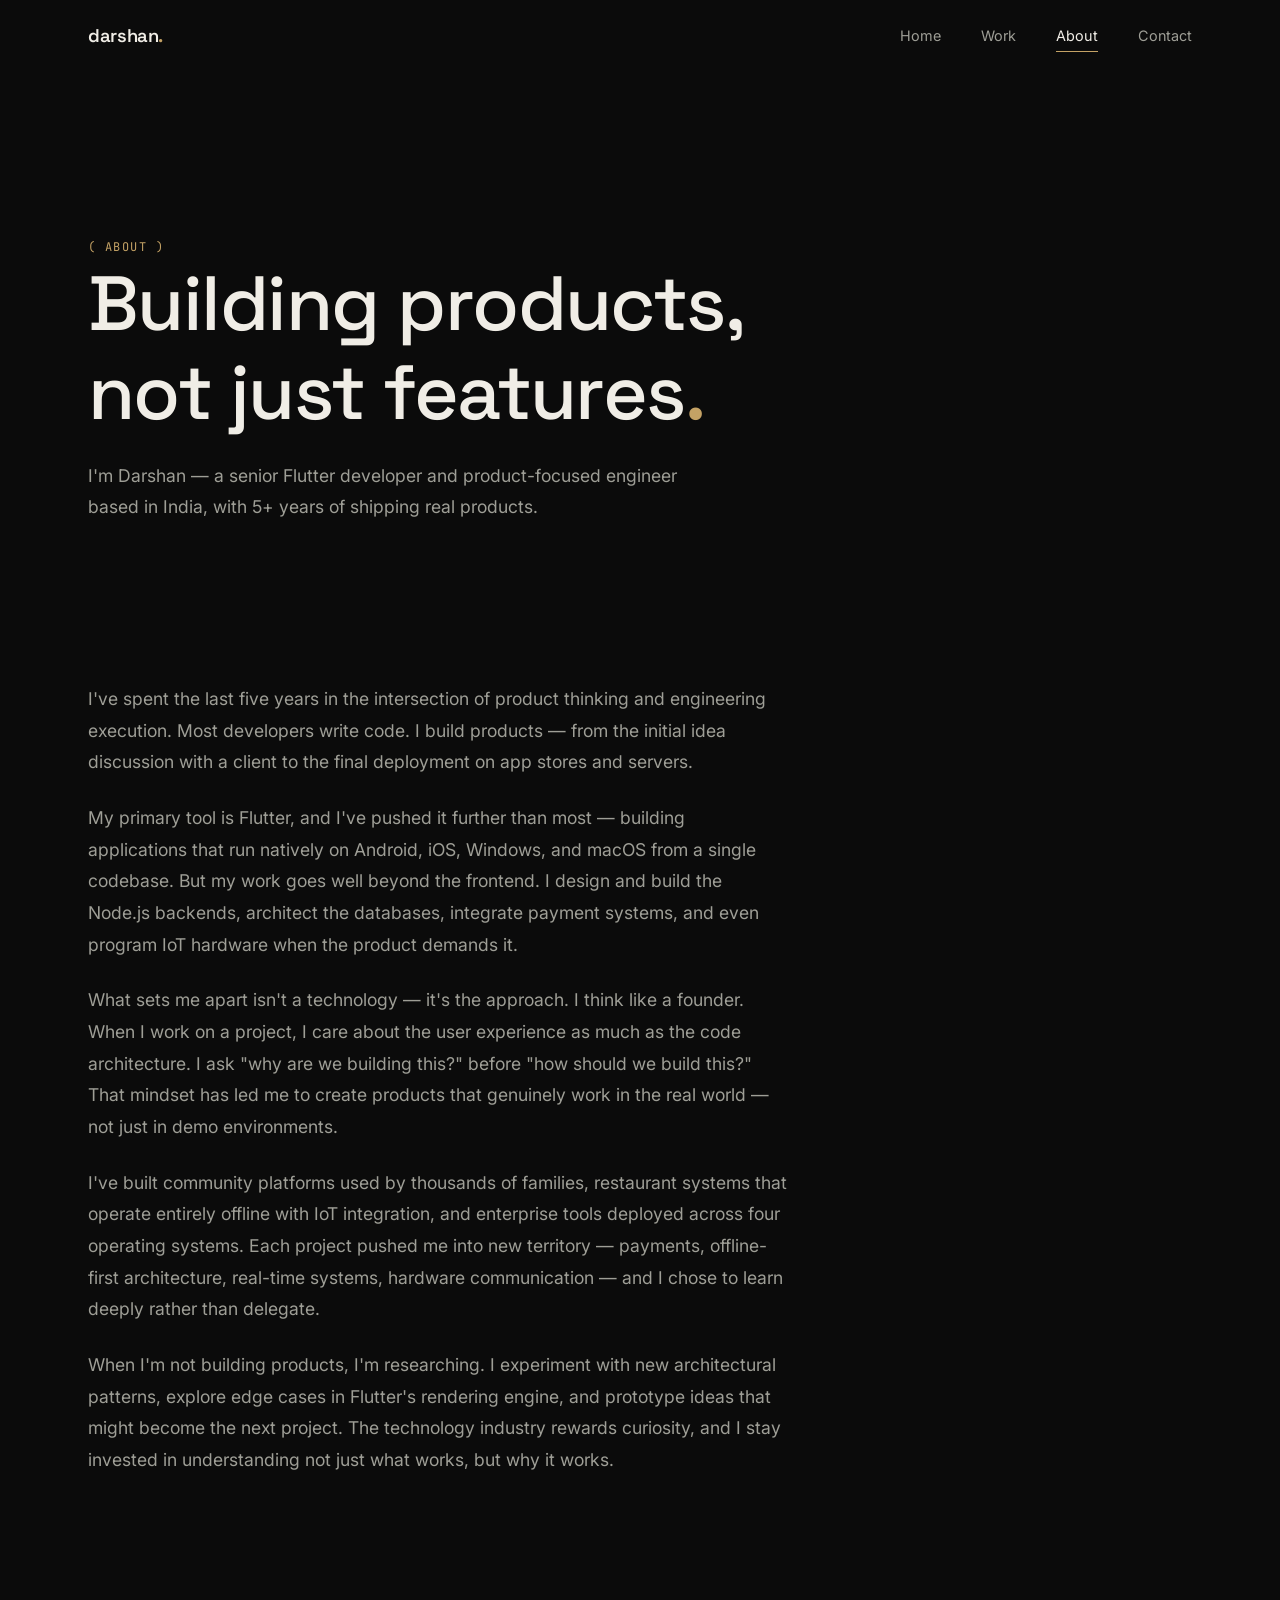
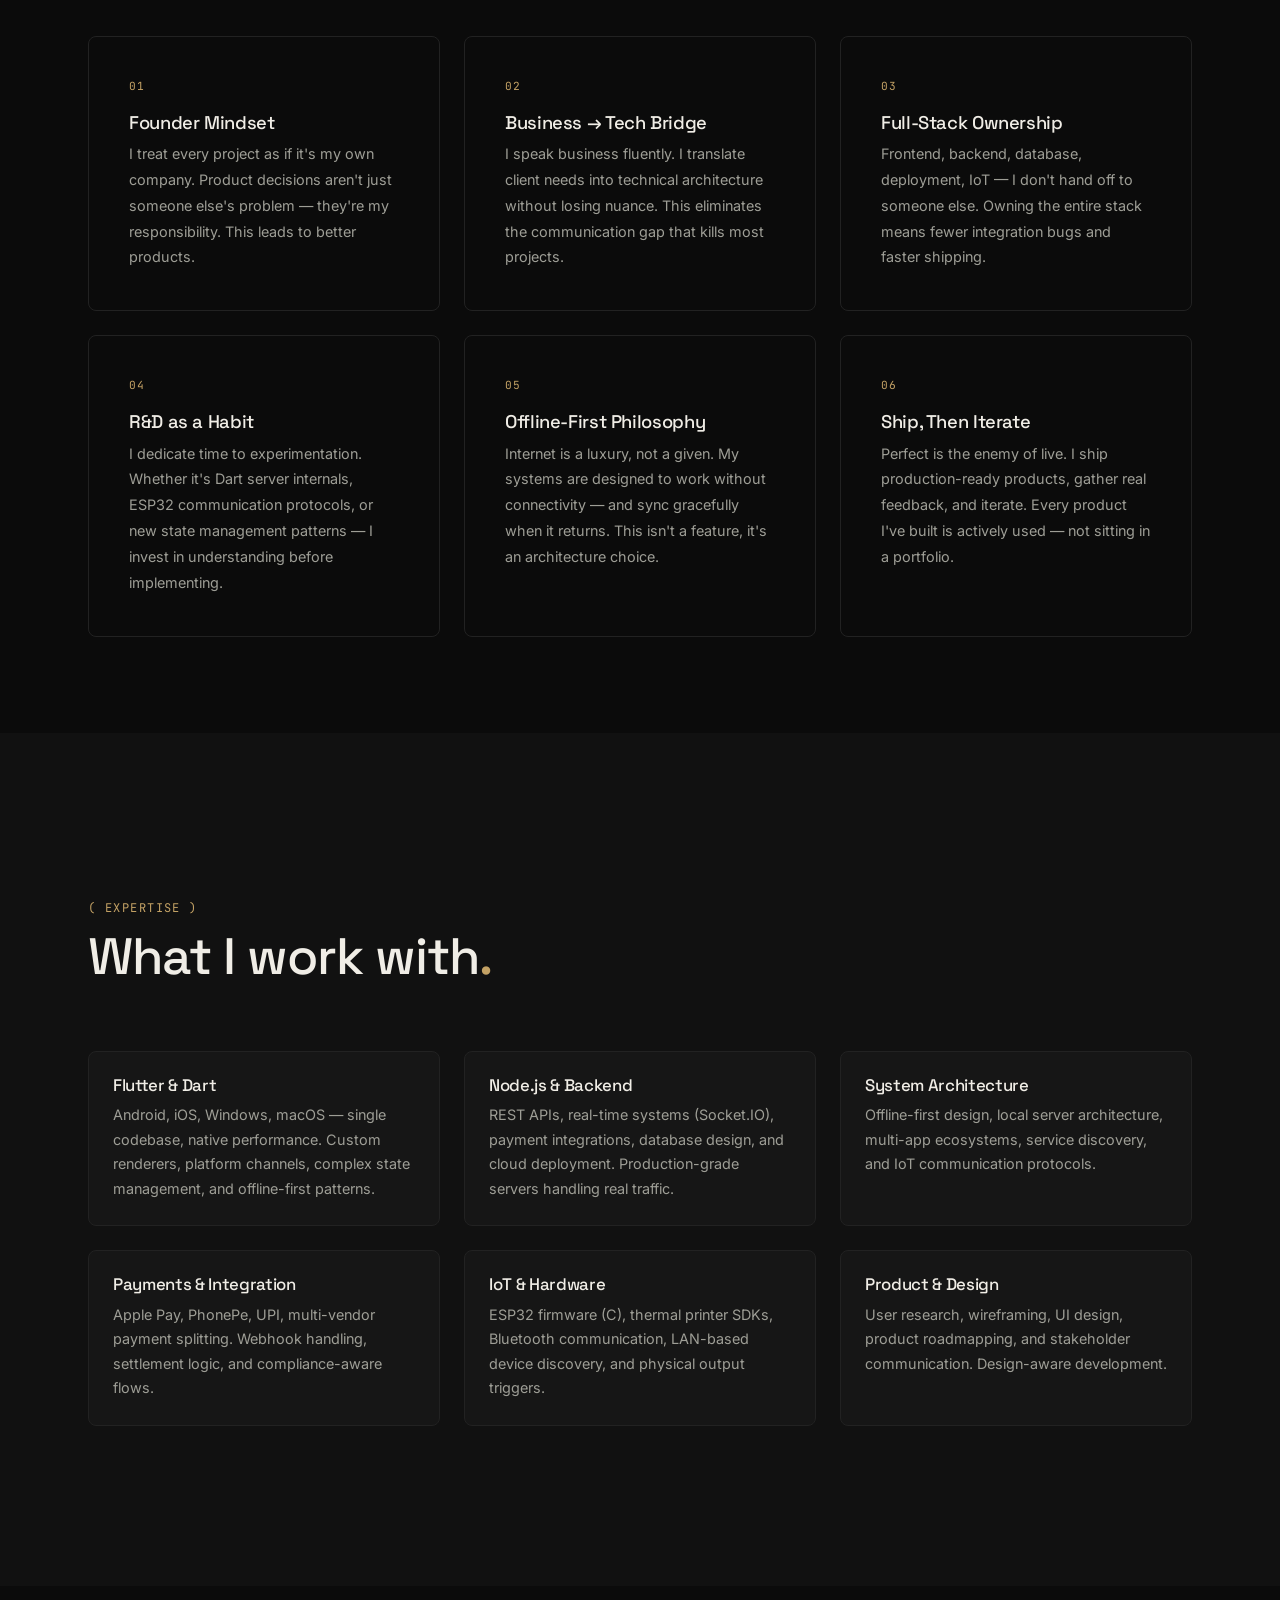
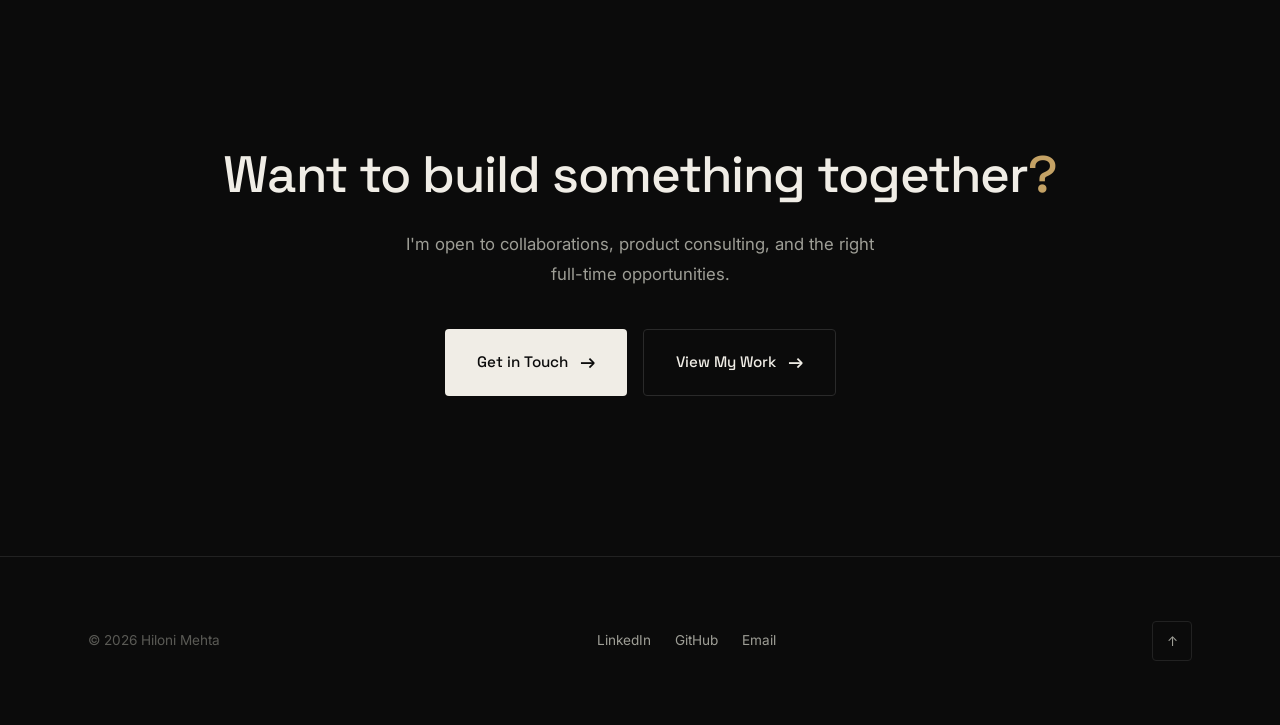
==== commit c7f7243a: "commit" ====
--- a/about/index.html
+++ b/about/index.html
@@ -1,302 +1,279 @@
 <!doctype html>
 <html lang="en">
-  <head>
-    <meta charset="UTF-8" />
-    <meta name="viewport" content="width=device-width, initial-scale=1.0" />
-    <link rel="icon" type="image/svg+xml" href="../favicon.svg" />
-    <meta
-      name="description"
-      content="About Darshan Kateshiya — Senior Flutter Developer, Product Builder, and Full Stack Engineer with 5+ years of experience."
-    />
-    <title>About — Darshan Kateshiya</title>
-    <link rel="preconnect" href="https://fonts.googleapis.com" />
-    <link rel="preconnect" href="https://fonts.gstatic.com" crossorigin />
-    <link
-      href="https://fonts.googleapis.com/css2?family=Inter:wght@300;400;500;600&family=JetBrains+Mono:wght@400;500&family=Space+Grotesk:wght@400;500;600;700&display=swap"
-      rel="stylesheet"
-    />
-    <link rel="stylesheet" href="../css/style.css" />
-  </head>
-  <body>
-    <!-- Navigation -->
-    <nav class="nav">
-      <div class="container nav__inner">
-        <a href="/darshankateshiya/" class="nav__logo">darshan<span>.</span></a>
-        <div class="nav__links">
-          <a href="/darshankateshiya/" class="nav__link">Home</a>
-          <a href="/darshankateshiya/work/" class="nav__link">Work</a>
-          <a href="/darshankateshiya/about/" class="nav__link active">About</a>
-          <a href="/darshankateshiya/contact/" class="nav__link">Contact</a>
-        </div>
-        <button class="nav__toggle" aria-label="Toggle menu">
-          <span></span><span></span><span></span>
-        </button>
-      </div>
-      <div class="nav__mobile">
-        <a href="/darshankateshiya/" class="nav__mobile-link">Home</a>
-        <a href="/darshankateshiya/work/" class="nav__mobile-link">Work</a>
-        <a href="/darshankateshiya/about/" class="nav__mobile-link">About</a>
-        <a href="/darshankateshiya/contact/" class="nav__mobile-link"
-          >Contact</a
-        >
-      </div>
-    </nav>
-
-    <!-- About Hero -->
-    <header class="about-hero">
-      <div class="container">
-        <div class="hero-anim hero-anim--1">
-          <span class="label label--accent">( About )</span>
-        </div>
-
-        <h1 class="page-header__title hero-anim hero-anim--2">
-          Building products,<br />not just features<span class="text-accent"
-            >.</span
-          >
-        </h1>
-
-        <p class="page-header__subtitle hero-anim hero-anim--3">
-          I'm Darshan — a senior Flutter developer and product-focused engineer
-          based in India, with 5+ years of shipping real products.
+
+<head>
+  <meta charset="UTF-8" />
+  <meta name="viewport" content="width=device-width, initial-scale=1.0" />
+  <link rel="icon" type="image/svg+xml" href="../favicon.svg" />
+  <meta name="description" content="About Hiloni Mehta — Senior Flutter Developer, Product Builder, and Full Stack Engineer with 5+ years of experience." />
+  <title>About — Hiloni Mehta</title>
+  <link rel="preconnect" href="https://fonts.googleapis.com" />
+  <link rel="preconnect" href="https://fonts.gstatic.com" crossorigin />
+  <link href="https://fonts.googleapis.com/css2?family=Inter:wght@300;400;500;600&family=JetBrains+Mono:wght@400;500&family=Space+Grotesk:wght@400;500;600;700&display=swap" rel="stylesheet" />
+  <link rel="stylesheet" href="../css/style.css" />
+</head>
+
+<body>
+  <!-- Navigation -->
+  <nav class="nav">
+    <div class="container nav__inner">
+      <a href="/HiloniMehta/" class="nav__logo">darshan<span>.</span></a>
+      <div class="nav__links">
+        <a href="/HiloniMehta/" class="nav__link">Home</a>
+        <a href="/HiloniMehta/work/" class="nav__link">Work</a>
+        <a href="/HiloniMehta/about/" class="nav__link active">About</a>
+        <a href="/HiloniMehta/contact/" class="nav__link">Contact</a>
+      </div>
+      <button class="nav__toggle" aria-label="Toggle menu">
+        <span></span><span></span><span></span>
+      </button>
+    </div>
+    <div class="nav__mobile">
+      <a href="/HiloniMehta/" class="nav__mobile-link">Home</a>
+      <a href="/HiloniMehta/work/" class="nav__mobile-link">Work</a>
+      <a href="/HiloniMehta/about/" class="nav__mobile-link">About</a>
+      <a href="/HiloniMehta/contact/" class="nav__mobile-link">Contact</a>
+    </div>
+  </nav>
+
+  <!-- About Hero -->
+  <header class="about-hero">
+    <div class="container">
+      <div class="hero-anim hero-anim--1">
+        <span class="label label--accent">( About )</span>
+      </div>
+
+      <h1 class="page-header__title hero-anim hero-anim--2">
+        Building products,<br />not just features<span class="text-accent">.</span>
+      </h1>
+
+      <p class="page-header__subtitle hero-anim hero-anim--3">
+        I'm Darshan — a senior Flutter developer and product-focused engineer
+        based in India, with 5+ years of shipping real products.
+      </p>
+    </div>
+  </header>
+
+  <!-- About Content -->
+  <section class="section--sm">
+    <div class="container">
+      <div class="about-content">
+        <div class="about-text reveal">
+          <p>
+            I've spent the last five years in the intersection of product
+            thinking and engineering execution. Most developers write code. I
+            build products — from the initial idea discussion with a client to
+            the final deployment on app stores and servers.
+          </p>
+
+          <p>
+            My primary tool is Flutter, and I've pushed it further than most —
+            building applications that run natively on Android, iOS, Windows,
+            and macOS from a single codebase. But my work goes well beyond the
+            frontend. I design and build the Node.js backends, architect the
+            databases, integrate payment systems, and even program IoT
+            hardware when the product demands it.
+          </p>
+
+          <p>
+            What sets me apart isn't a technology — it's the approach. I think
+            like a founder. When I work on a project, I care about the user
+            experience as much as the code architecture. I ask "why are we
+            building this?" before "how should we build this?" That mindset
+            has led me to create products that genuinely work in the real
+            world — not just in demo environments.
+          </p>
+
+          <p>
+            I've built community platforms used by thousands of families,
+            restaurant systems that operate entirely offline with IoT
+            integration, and enterprise tools deployed across four operating
+            systems. Each project pushed me into new territory — payments,
+            offline-first architecture, real-time systems, hardware
+            communication — and I chose to learn deeply rather than delegate.
+          </p>
+
+          <p>
+            When I'm not building products, I'm researching. I experiment with
+            new architectural patterns, explore edge cases in Flutter's
+            rendering engine, and prototype ideas that might become the next
+            project. The technology industry rewards curiosity, and I stay
+            invested in understanding not just what works, but why it works.
+          </p>
+        </div>
+
+        <!-- Values / Principles -->
+        <div class="about-values stagger-children">
+          <div class="about-value">
+            <div class="about-value__number">01</div>
+            <h4 class="about-value__title">Founder Mindset</h4>
+            <p class="about-value__desc">
+              I treat every project as if it's my own company. Product
+              decisions aren't just someone else's problem — they're my
+              responsibility. This leads to better products.
+            </p>
+          </div>
+
+          <div class="about-value">
+            <div class="about-value__number">02</div>
+            <h4 class="about-value__title">Business → Tech Bridge</h4>
+            <p class="about-value__desc">
+              I speak business fluently. I translate client needs into
+              technical architecture without losing nuance. This eliminates
+              the communication gap that kills most projects.
+            </p>
+          </div>
+
+          <div class="about-value">
+            <div class="about-value__number">03</div>
+            <h4 class="about-value__title">Full-Stack Ownership</h4>
+            <p class="about-value__desc">
+              Frontend, backend, database, deployment, IoT — I don't hand off
+              to someone else. Owning the entire stack means fewer integration
+              bugs and faster shipping.
+            </p>
+          </div>
+
+          <div class="about-value">
+            <div class="about-value__number">04</div>
+            <h4 class="about-value__title">R&D as a Habit</h4>
+            <p class="about-value__desc">
+              I dedicate time to experimentation. Whether it's Dart server
+              internals, ESP32 communication protocols, or new state
+              management patterns — I invest in understanding before
+              implementing.
+            </p>
+          </div>
+
+          <div class="about-value">
+            <div class="about-value__number">05</div>
+            <h4 class="about-value__title">Offline-First Philosophy</h4>
+            <p class="about-value__desc">
+              Internet is a luxury, not a given. My systems are designed to
+              work without connectivity — and sync gracefully when it returns.
+              This isn't a feature, it's an architecture choice.
+            </p>
+          </div>
+
+          <div class="about-value">
+            <div class="about-value__number">06</div>
+            <h4 class="about-value__title">Ship, Then Iterate</h4>
+            <p class="about-value__desc">
+              Perfect is the enemy of live. I ship production-ready products,
+              gather real feedback, and iterate. Every product I've built is
+              actively used — not sitting in a portfolio.
+            </p>
+          </div>
+        </div>
+      </div>
+    </div>
+  </section>
+
+  <!-- Experience Summary -->
+  <section class="section" style="background: var(--bg-secondary)">
+    <div class="container">
+      <div class="reveal">
+        <span class="label label--accent">( Expertise )</span>
+        <h2 style="margin-top: 0.5rem; margin-bottom: var(--space-xl)">
+          What I work with<span class="text-accent">.</span>
+        </h2>
+      </div>
+
+      <div class="feature-list stagger-children">
+        <div class="feature-item">
+          <h4 class="feature-item__title">Flutter & Dart</h4>
+          <p class="feature-item__desc">
+            Android, iOS, Windows, macOS — single codebase, native
+            performance. Custom renderers, platform channels, complex state
+            management, and offline-first patterns.
+          </p>
+        </div>
+        <div class="feature-item">
+          <h4 class="feature-item__title">Node.js & Backend</h4>
+          <p class="feature-item__desc">
+            REST APIs, real-time systems (Socket.IO), payment integrations,
+            database design, and cloud deployment. Production-grade servers
+            handling real traffic.
+          </p>
+        </div>
+        <div class="feature-item">
+          <h4 class="feature-item__title">System Architecture</h4>
+          <p class="feature-item__desc">
+            Offline-first design, local server architecture, multi-app
+            ecosystems, service discovery, and IoT communication protocols.
+          </p>
+        </div>
+        <div class="feature-item">
+          <h4 class="feature-item__title">Payments & Integration</h4>
+          <p class="feature-item__desc">
+            Apple Pay, PhonePe, UPI, multi-vendor payment splitting. Webhook
+            handling, settlement logic, and compliance-aware flows.
+          </p>
+        </div>
+        <div class="feature-item">
+          <h4 class="feature-item__title">IoT & Hardware</h4>
+          <p class="feature-item__desc">
+            ESP32 firmware (C), thermal printer SDKs, Bluetooth communication,
+            LAN-based device discovery, and physical output triggers.
+          </p>
+        </div>
+        <div class="feature-item">
+          <h4 class="feature-item__title">Product & Design</h4>
+          <p class="feature-item__desc">
+            User research, wireframing, UI design, product roadmapping, and
+            stakeholder communication. Design-aware development.
+          </p>
+        </div>
+      </div>
+    </div>
+  </section>
+
+  <!-- CTA -->
+  <section class="section">
+    <div class="container" style="text-align: center">
+      <div class="reveal">
+        <h2 style="margin-bottom: var(--space-md)">
+          Want to build something together<span class="text-accent">?</span>
+        </h2>
+        <p style="max-width: 500px; margin: 0 auto var(--space-lg)">
+          I'm open to collaborations, product consulting, and the right
+          full-time opportunities.
         </p>
-      </div>
-    </header>
-
-    <!-- About Content -->
-    <section class="section--sm">
-      <div class="container">
-        <div class="about-content">
-          <div class="about-text reveal">
-            <p>
-              I've spent the last five years in the intersection of product
-              thinking and engineering execution. Most developers write code. I
-              build products — from the initial idea discussion with a client to
-              the final deployment on app stores and servers.
-            </p>
-
-            <p>
-              My primary tool is Flutter, and I've pushed it further than most —
-              building applications that run natively on Android, iOS, Windows,
-              and macOS from a single codebase. But my work goes well beyond the
-              frontend. I design and build the Node.js backends, architect the
-              databases, integrate payment systems, and even program IoT
-              hardware when the product demands it.
-            </p>
-
-            <p>
-              What sets me apart isn't a technology — it's the approach. I think
-              like a founder. When I work on a project, I care about the user
-              experience as much as the code architecture. I ask "why are we
-              building this?" before "how should we build this?" That mindset
-              has led me to create products that genuinely work in the real
-              world — not just in demo environments.
-            </p>
-
-            <p>
-              I've built community platforms used by thousands of families,
-              restaurant systems that operate entirely offline with IoT
-              integration, and enterprise tools deployed across four operating
-              systems. Each project pushed me into new territory — payments,
-              offline-first architecture, real-time systems, hardware
-              communication — and I chose to learn deeply rather than delegate.
-            </p>
-
-            <p>
-              When I'm not building products, I'm researching. I experiment with
-              new architectural patterns, explore edge cases in Flutter's
-              rendering engine, and prototype ideas that might become the next
-              project. The technology industry rewards curiosity, and I stay
-              invested in understanding not just what works, but why it works.
-            </p>
-          </div>
-
-          <!-- Values / Principles -->
-          <div class="about-values stagger-children">
-            <div class="about-value">
-              <div class="about-value__number">01</div>
-              <h4 class="about-value__title">Founder Mindset</h4>
-              <p class="about-value__desc">
-                I treat every project as if it's my own company. Product
-                decisions aren't just someone else's problem — they're my
-                responsibility. This leads to better products.
-              </p>
-            </div>
-
-            <div class="about-value">
-              <div class="about-value__number">02</div>
-              <h4 class="about-value__title">Business → Tech Bridge</h4>
-              <p class="about-value__desc">
-                I speak business fluently. I translate client needs into
-                technical architecture without losing nuance. This eliminates
-                the communication gap that kills most projects.
-              </p>
-            </div>
-
-            <div class="about-value">
-              <div class="about-value__number">03</div>
-              <h4 class="about-value__title">Full-Stack Ownership</h4>
-              <p class="about-value__desc">
-                Frontend, backend, database, deployment, IoT — I don't hand off
-                to someone else. Owning the entire stack means fewer integration
-                bugs and faster shipping.
-              </p>
-            </div>
-
-            <div class="about-value">
-              <div class="about-value__number">04</div>
-              <h4 class="about-value__title">R&D as a Habit</h4>
-              <p class="about-value__desc">
-                I dedicate time to experimentation. Whether it's Dart server
-                internals, ESP32 communication protocols, or new state
-                management patterns — I invest in understanding before
-                implementing.
-              </p>
-            </div>
-
-            <div class="about-value">
-              <div class="about-value__number">05</div>
-              <h4 class="about-value__title">Offline-First Philosophy</h4>
-              <p class="about-value__desc">
-                Internet is a luxury, not a given. My systems are designed to
-                work without connectivity — and sync gracefully when it returns.
-                This isn't a feature, it's an architecture choice.
-              </p>
-            </div>
-
-            <div class="about-value">
-              <div class="about-value__number">06</div>
-              <h4 class="about-value__title">Ship, Then Iterate</h4>
-              <p class="about-value__desc">
-                Perfect is the enemy of live. I ship production-ready products,
-                gather real feedback, and iterate. Every product I've built is
-                actively used — not sitting in a portfolio.
-              </p>
-            </div>
-          </div>
-        </div>
-      </div>
-    </section>
-
-    <!-- Experience Summary -->
-    <section class="section" style="background: var(--bg-secondary)">
-      <div class="container">
-        <div class="reveal">
-          <span class="label label--accent">( Expertise )</span>
-          <h2 style="margin-top: 0.5rem; margin-bottom: var(--space-xl)">
-            What I work with<span class="text-accent">.</span>
-          </h2>
-        </div>
-
-        <div class="feature-list stagger-children">
-          <div class="feature-item">
-            <h4 class="feature-item__title">Flutter & Dart</h4>
-            <p class="feature-item__desc">
-              Android, iOS, Windows, macOS — single codebase, native
-              performance. Custom renderers, platform channels, complex state
-              management, and offline-first patterns.
-            </p>
-          </div>
-          <div class="feature-item">
-            <h4 class="feature-item__title">Node.js & Backend</h4>
-            <p class="feature-item__desc">
-              REST APIs, real-time systems (Socket.IO), payment integrations,
-              database design, and cloud deployment. Production-grade servers
-              handling real traffic.
-            </p>
-          </div>
-          <div class="feature-item">
-            <h4 class="feature-item__title">System Architecture</h4>
-            <p class="feature-item__desc">
-              Offline-first design, local server architecture, multi-app
-              ecosystems, service discovery, and IoT communication protocols.
-            </p>
-          </div>
-          <div class="feature-item">
-            <h4 class="feature-item__title">Payments & Integration</h4>
-            <p class="feature-item__desc">
-              Apple Pay, PhonePe, UPI, multi-vendor payment splitting. Webhook
-              handling, settlement logic, and compliance-aware flows.
-            </p>
-          </div>
-          <div class="feature-item">
-            <h4 class="feature-item__title">IoT & Hardware</h4>
-            <p class="feature-item__desc">
-              ESP32 firmware (C), thermal printer SDKs, Bluetooth communication,
-              LAN-based device discovery, and physical output triggers.
-            </p>
-          </div>
-          <div class="feature-item">
-            <h4 class="feature-item__title">Product & Design</h4>
-            <p class="feature-item__desc">
-              User research, wireframing, UI design, product roadmapping, and
-              stakeholder communication. Design-aware development.
-            </p>
-          </div>
-        </div>
-      </div>
-    </section>
-
-    <!-- CTA -->
-    <section class="section">
-      <div class="container" style="text-align: center">
-        <div class="reveal">
-          <h2 style="margin-bottom: var(--space-md)">
-            Want to build something together<span class="text-accent">?</span>
-          </h2>
-          <p style="max-width: 500px; margin: 0 auto var(--space-lg)">
-            I'm open to collaborations, product consulting, and the right
-            full-time opportunities.
-          </p>
-          <div
-            style="
+        <div style="
               display: flex;
               gap: var(--space-sm);
               justify-content: center;
               flex-wrap: wrap;
-            "
-          >
-            <a href="../contact/" class="btn btn--primary">
-              Get in Touch
-              <span class="btn__arrow">→</span>
-            </a>
-            <a href="../work/" class="btn btn--outline">
-              View My Work
-              <span class="btn__arrow">→</span>
-            </a>
-          </div>
-        </div>
-      </div>
-    </section>
-
-    <!-- Footer -->
-    <footer class="footer">
-      <div class="container footer__inner">
-        <p class="footer__copy">
-          &copy; <span class="current-year"></span> Darshan Kateshiya
-        </p>
-        <div class="footer__links">
-          <a
-            href="https://www.linkedin.com/in/darshan-kateshiya"
-            target="_blank"
-            rel="noopener"
-            class="footer__link"
-            >LinkedIn</a
-          >
-          <a
-            href="https://github.com/darshankateshiya"
-            target="_blank"
-            rel="noopener"
-            class="footer__link"
-            >GitHub</a
-          >
-          <a href="mailto:darshan.kateshiya22@gmail.com" class="footer__link"
-            >Email</a
-          >
-        </div>
-        <button class="footer__back-top" aria-label="Back to top">↑</button>
-      </div>
-    </footer>
-
-    <script src="../js/main.js"></script>
-  </body>
-</html>
+            ">
+          <a href="../contact/" class="btn btn--primary">
+            Get in Touch
+            <span class="btn__arrow">→</span>
+          </a>
+          <a href="../work/" class="btn btn--outline">
+            View My Work
+            <span class="btn__arrow">→</span>
+          </a>
+        </div>
+      </div>
+    </div>
+  </section>
+
+  <!-- Footer -->
+  <footer class="footer">
+    <div class="container footer__inner">
+      <p class="footer__copy">
+        &copy; <span class="current-year"></span> Hiloni Mehta
+      </p>
+      <div class="footer__links">
+        <a href="https://www.linkedin.com/in/darshan-kateshiya" target="_blank" rel="noopener" class="footer__link">LinkedIn</a>
+        <a href="https://github.com/darshankateshiya" target="_blank" rel="noopener" class="footer__link">GitHub</a>
+        <a href="mailto:darshan.kateshiya22@gmail.com" class="footer__link">Email</a>
+      </div>
+      <button class="footer__back-top" aria-label="Back to top">↑</button>
+    </div>
+  </footer>
+
+  <script src="../js/main.js"></script>
+</body>
+
+</html>
--- a/css/style.css
+++ b/css/style.css
@@ -1,5 +1,5 @@
 /* ============================================
-   DARSHAN KATESHIYA — PORTFOLIO
+   Hiloni Mehta — PORTFOLIO
    Premium, Case-Study-Focused Design System
    ============================================ */
 
@@ -23,9 +23,9 @@
   --border-light: #2a2a2a;
 
   /* Typography */
-  --font-heading: 'Space Grotesk', sans-serif;
-  --font-body: 'Inter', sans-serif;
-  --font-mono: 'JetBrains Mono', monospace;
+  --font-heading: "Space Grotesk", sans-serif;
+  --font-body: "Inter", sans-serif;
+  --font-mono: "JetBrains Mono", monospace;
 
   /* Spacing */
   --space-xs: 0.5rem;
@@ -94,7 +94,8 @@
   text-decoration: none;
 }
 
-ul, ol {
+ul,
+ol {
   list-style: none;
 }
 
@@ -106,13 +107,19 @@
   color: inherit;
 }
 
-input, textarea {
+input,
+textarea {
   font-family: inherit;
   font-size: inherit;
 }
 
 /* ---------- TYPOGRAPHY ---------- */
-h1, h2, h3, h4, h5, h6 {
+h1,
+h2,
+h3,
+h4,
+h5,
+h6 {
   font-family: var(--font-heading);
   font-weight: 500;
   line-height: 1.15;
@@ -178,8 +185,9 @@
   width: 100%;
   height: var(--nav-height);
   z-index: 1000;
-  transition: background var(--duration-normal) var(--ease-out),
-              border-color var(--duration-normal) var(--ease-out);
+  transition:
+    background var(--duration-normal) var(--ease-out),
+    border-color var(--duration-normal) var(--ease-out);
 }
 
 .nav.scrolled {
@@ -227,7 +235,7 @@
 }
 
 .nav__link::after {
-  content: '';
+  content: "";
   position: absolute;
   bottom: -4px;
   left: 0;
@@ -316,10 +324,18 @@
   animation: mobileNavIn 0.5s var(--ease-out) forwards;
 }
 
-.nav__mobile.open .nav__mobile-link:nth-child(1) { animation-delay: 0.1s; }
-.nav__mobile.open .nav__mobile-link:nth-child(2) { animation-delay: 0.15s; }
-.nav__mobile.open .nav__mobile-link:nth-child(3) { animation-delay: 0.2s; }
-.nav__mobile.open .nav__mobile-link:nth-child(4) { animation-delay: 0.25s; }
+.nav__mobile.open .nav__mobile-link:nth-child(1) {
+  animation-delay: 0.1s;
+}
+.nav__mobile.open .nav__mobile-link:nth-child(2) {
+  animation-delay: 0.15s;
+}
+.nav__mobile.open .nav__mobile-link:nth-child(3) {
+  animation-delay: 0.2s;
+}
+.nav__mobile.open .nav__mobile-link:nth-child(4) {
+  animation-delay: 0.25s;
+}
 
 @keyframes mobileNavIn {
   to {
@@ -413,8 +429,13 @@
 }
 
 @keyframes pulse {
-  0%, 100% { opacity: 1; }
-  50% { opacity: 0.4; }
+  0%,
+  100% {
+    opacity: 1;
+  }
+  50% {
+    opacity: 0.4;
+  }
 }
 
 .hero__title {
@@ -463,10 +484,21 @@
 }
 
 @keyframes scrollLine {
-  0% { transform: scaleY(0); transform-origin: top; }
-  50% { transform: scaleY(1); transform-origin: top; }
-  51% { transform-origin: bottom; }
-  100% { transform: scaleY(0); transform-origin: bottom; }
+  0% {
+    transform: scaleY(0);
+    transform-origin: top;
+  }
+  50% {
+    transform: scaleY(1);
+    transform-origin: top;
+  }
+  51% {
+    transform-origin: bottom;
+  }
+  100% {
+    transform: scaleY(0);
+    transform-origin: bottom;
+  }
 }
 
 /* ---------- WORK LIST ---------- */
@@ -797,7 +829,7 @@
 }
 
 .role-item::before {
-  content: '—';
+  content: "—";
   color: var(--accent);
   flex-shrink: 0;
 }
@@ -1165,8 +1197,9 @@
   border: 1px solid var(--border-light);
   border-radius: 100px;
   background: transparent;
-  transition: border-color var(--duration-fast) var(--ease-out),
-              color var(--duration-fast) var(--ease-out);
+  transition:
+    border-color var(--duration-fast) var(--ease-out),
+    color var(--duration-fast) var(--ease-out);
   white-space: nowrap;
 }
 
@@ -1190,8 +1223,9 @@
 .reveal {
   opacity: 0;
   transform: translateY(30px);
-  transition: opacity var(--duration-slow) var(--ease-out),
-              transform var(--duration-slow) var(--ease-out);
+  transition:
+    opacity var(--duration-slow) var(--ease-out),
+    transform var(--duration-slow) var(--ease-out);
 }
 
 .reveal.visible {
@@ -1199,27 +1233,52 @@
   transform: translateY(0);
 }
 
-.reveal--delay-1 { transition-delay: 0.1s; }
-.reveal--delay-2 { transition-delay: 0.2s; }
-.reveal--delay-3 { transition-delay: 0.3s; }
-.reveal--delay-4 { transition-delay: 0.4s; }
+.reveal--delay-1 {
+  transition-delay: 0.1s;
+}
+.reveal--delay-2 {
+  transition-delay: 0.2s;
+}
+.reveal--delay-3 {
+  transition-delay: 0.3s;
+}
+.reveal--delay-4 {
+  transition-delay: 0.4s;
+}
 
 /* Stagger children */
 .stagger-children > * {
   opacity: 0;
   transform: translateY(20px);
-  transition: opacity 0.6s var(--ease-out),
-              transform 0.6s var(--ease-out);
-}
-
-.stagger-children.visible > *:nth-child(1) { transition-delay: 0.05s; }
-.stagger-children.visible > *:nth-child(2) { transition-delay: 0.1s; }
-.stagger-children.visible > *:nth-child(3) { transition-delay: 0.15s; }
-.stagger-children.visible > *:nth-child(4) { transition-delay: 0.2s; }
-.stagger-children.visible > *:nth-child(5) { transition-delay: 0.25s; }
-.stagger-children.visible > *:nth-child(6) { transition-delay: 0.3s; }
-.stagger-children.visible > *:nth-child(7) { transition-delay: 0.35s; }
-.stagger-children.visible > *:nth-child(8) { transition-delay: 0.4s; }
+  transition:
+    opacity 0.6s var(--ease-out),
+    transform 0.6s var(--ease-out);
+}
+
+.stagger-children.visible > *:nth-child(1) {
+  transition-delay: 0.05s;
+}
+.stagger-children.visible > *:nth-child(2) {
+  transition-delay: 0.1s;
+}
+.stagger-children.visible > *:nth-child(3) {
+  transition-delay: 0.15s;
+}
+.stagger-children.visible > *:nth-child(4) {
+  transition-delay: 0.2s;
+}
+.stagger-children.visible > *:nth-child(5) {
+  transition-delay: 0.25s;
+}
+.stagger-children.visible > *:nth-child(6) {
+  transition-delay: 0.3s;
+}
+.stagger-children.visible > *:nth-child(7) {
+  transition-delay: 0.35s;
+}
+.stagger-children.visible > *:nth-child(8) {
+  transition-delay: 0.4s;
+}
 
 .stagger-children.visible > * {
   opacity: 1;
@@ -1233,10 +1292,18 @@
   animation: heroReveal 1s var(--ease-out) forwards;
 }
 
-.hero-anim--1 { animation-delay: 0.2s; }
-.hero-anim--2 { animation-delay: 0.4s; }
-.hero-anim--3 { animation-delay: 0.6s; }
-.hero-anim--4 { animation-delay: 0.8s; }
+.hero-anim--1 {
+  animation-delay: 0.2s;
+}
+.hero-anim--2 {
+  animation-delay: 0.4s;
+}
+.hero-anim--3 {
+  animation-delay: 0.6s;
+}
+.hero-anim--4 {
+  animation-delay: 0.8s;
+}
 
 @keyframes heroReveal {
   to {
@@ -1435,8 +1502,9 @@
   z-index: 9999;
   opacity: 0;
   transform: scale(0);
-  transition: opacity 0.3s var(--ease-out),
-              transform 0.3s var(--ease-out);
+  transition:
+    opacity 0.3s var(--ease-out),
+    transform 0.3s var(--ease-out);
 }
 
 .custom-cursor.active {
@@ -1446,7 +1514,11 @@
 
 /* Smooth image placeholder */
 .img-placeholder {
-  background: linear-gradient(135deg, var(--bg-card) 0%, var(--bg-elevated) 100%);
+  background: linear-gradient(
+    135deg,
+    var(--bg-card) 0%,
+    var(--bg-elevated) 100%
+  );
   display: flex;
   align-items: center;
   justify-content: center;
@@ -1470,8 +1542,9 @@
   justify-content: center;
   opacity: 0;
   visibility: hidden;
-  transition: opacity var(--duration-normal) var(--ease-out),
-              visibility var(--duration-normal) var(--ease-out);
+  transition:
+    opacity var(--duration-normal) var(--ease-out),
+    visibility var(--duration-normal) var(--ease-out);
   cursor: zoom-out;
 }
 
@@ -1525,7 +1598,7 @@
 
 .image-lightbox__close::before,
 .image-lightbox__close::after {
-  content: '';
+  content: "";
   position: absolute;
   width: 20px;
   height: 2px;
@@ -1574,7 +1647,7 @@
 }
 
 .image-lightbox__nav::before {
-  content: '';
+  content: "";
   width: 10px;
   height: 10px;
   border-top: 2px solid var(--text-primary);
@@ -1614,20 +1687,20 @@
     width: 40px;
     height: 40px;
   }
-  
+
   .image-lightbox__nav {
     width: 40px;
     height: 40px;
   }
-  
+
   .image-lightbox__nav--prev {
     left: var(--space-md);
   }
-  
+
   .image-lightbox__nav--next {
     right: var(--space-md);
   }
-  
+
   .image-lightbox__counter {
     bottom: var(--space-md);
     font-size: 0.75rem;
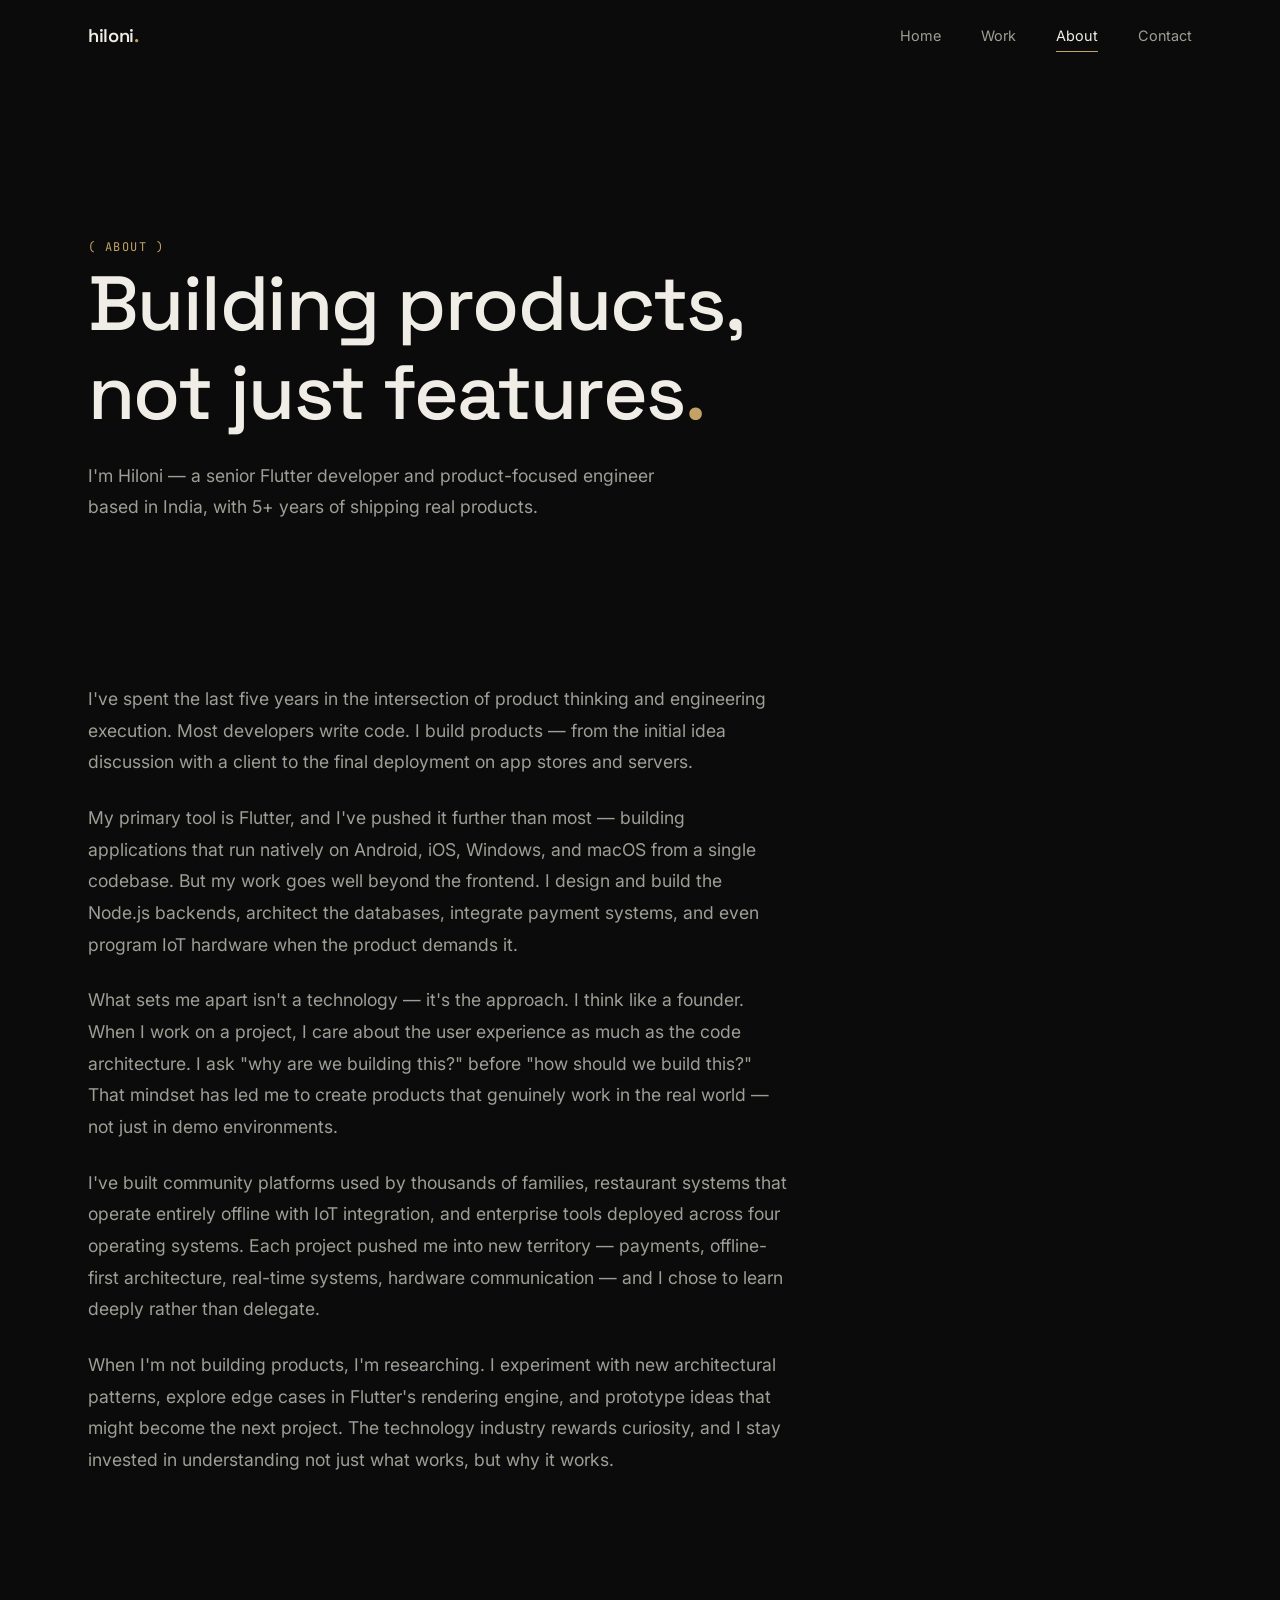
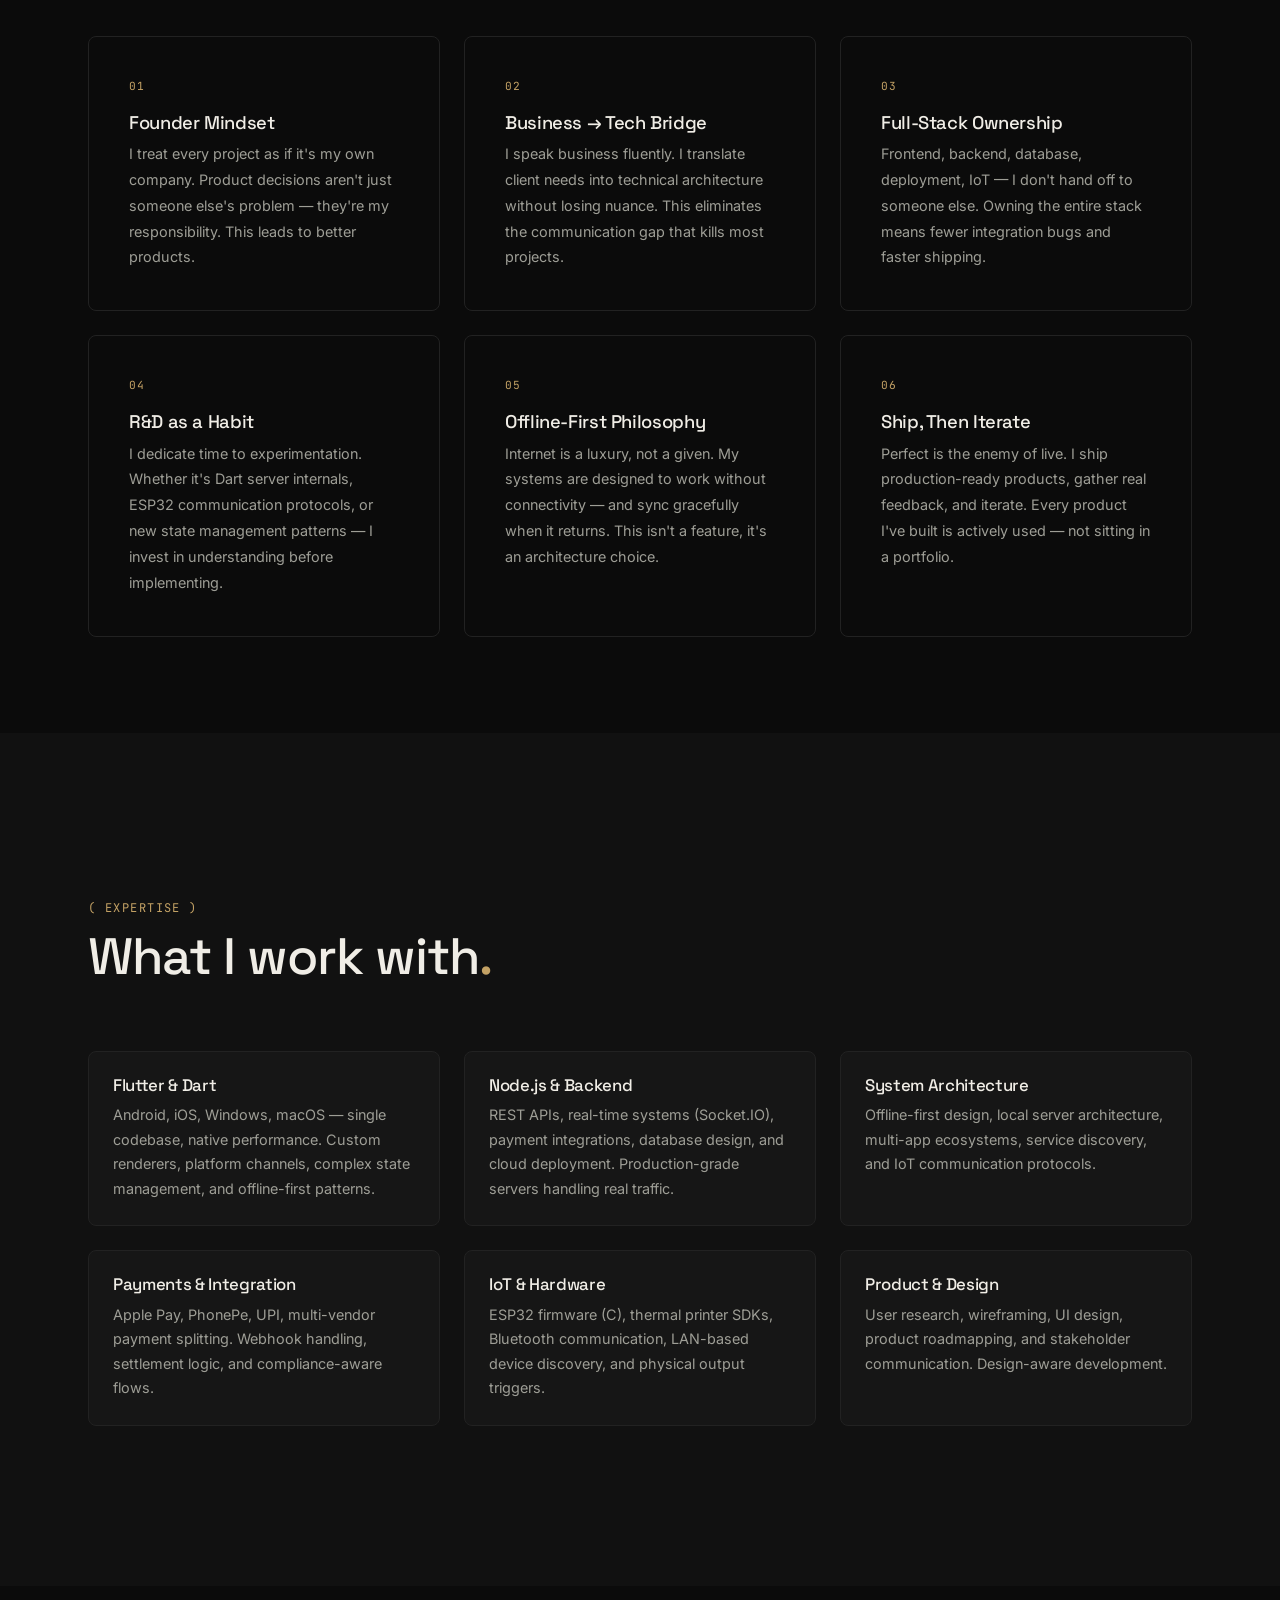
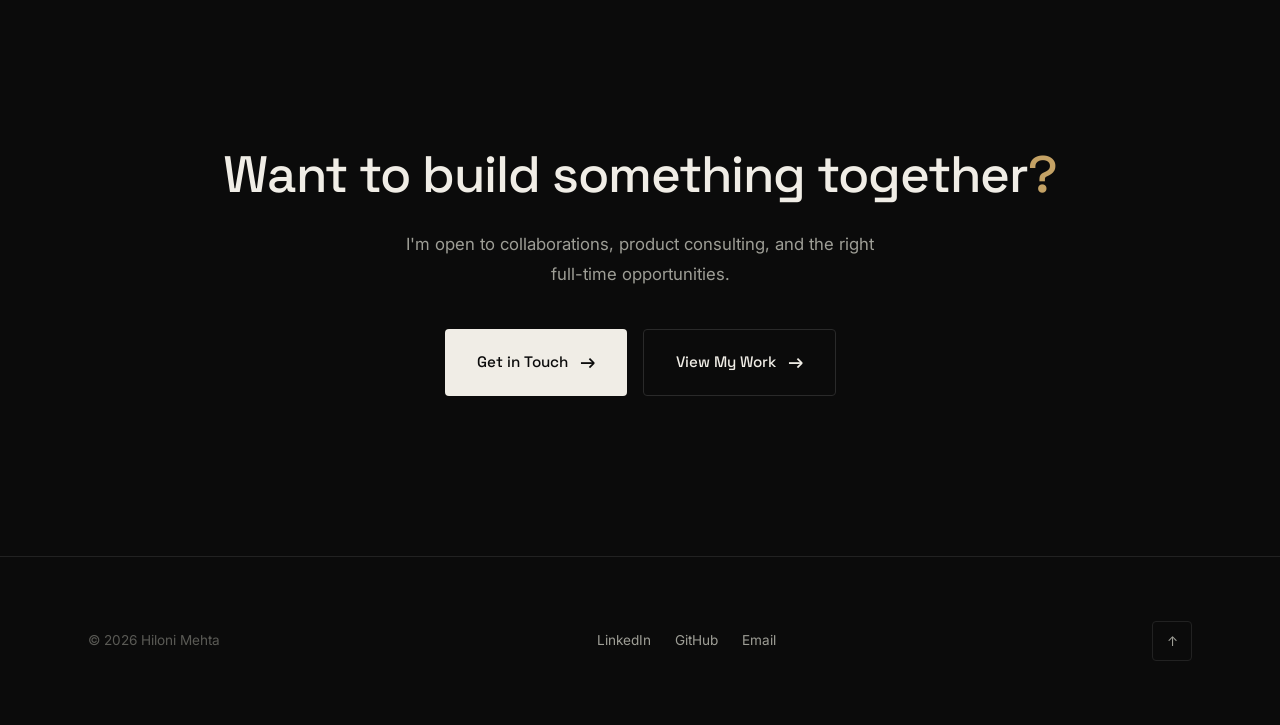
==== commit 053798d5: "commit" ====
--- a/about/index.html
+++ b/about/index.html
@@ -17,22 +17,22 @@
   <!-- Navigation -->
   <nav class="nav">
     <div class="container nav__inner">
-      <a href="/HiloniMehta/" class="nav__logo">darshan<span>.</span></a>
+      <a href="/hilonimehta/" class="nav__logo">hiloni<span>.</span></a>
       <div class="nav__links">
-        <a href="/HiloniMehta/" class="nav__link">Home</a>
-        <a href="/HiloniMehta/work/" class="nav__link">Work</a>
-        <a href="/HiloniMehta/about/" class="nav__link active">About</a>
-        <a href="/HiloniMehta/contact/" class="nav__link">Contact</a>
+        <a href="/hilonimehta/" class="nav__link">Home</a>
+        <a href="/hilonimehta/work/" class="nav__link">Work</a>
+        <a href="/hilonimehta/about/" class="nav__link active">About</a>
+        <a href="/hilonimehta/contact/" class="nav__link">Contact</a>
       </div>
       <button class="nav__toggle" aria-label="Toggle menu">
         <span></span><span></span><span></span>
       </button>
     </div>
     <div class="nav__mobile">
-      <a href="/HiloniMehta/" class="nav__mobile-link">Home</a>
-      <a href="/HiloniMehta/work/" class="nav__mobile-link">Work</a>
-      <a href="/HiloniMehta/about/" class="nav__mobile-link">About</a>
-      <a href="/HiloniMehta/contact/" class="nav__mobile-link">Contact</a>
+      <a href="/hilonimehta/" class="nav__mobile-link">Home</a>
+      <a href="/hilonimehta/work/" class="nav__mobile-link">Work</a>
+      <a href="/hilonimehta/about/" class="nav__mobile-link">About</a>
+      <a href="/hilonimehta/contact/" class="nav__mobile-link">Contact</a>
     </div>
   </nav>
 
@@ -48,7 +48,7 @@
       </h1>
 
       <p class="page-header__subtitle hero-anim hero-anim--3">
-        I'm Darshan — a senior Flutter developer and product-focused engineer
+        I'm Hiloni — a senior Flutter developer and product-focused engineer
         based in India, with 5+ years of shipping real products.
       </p>
     </div>
@@ -265,9 +265,9 @@
         &copy; <span class="current-year"></span> Hiloni Mehta
       </p>
       <div class="footer__links">
-        <a href="https://www.linkedin.com/in/darshan-kateshiya" target="_blank" rel="noopener" class="footer__link">LinkedIn</a>
-        <a href="https://github.com/darshankateshiya" target="_blank" rel="noopener" class="footer__link">GitHub</a>
-        <a href="mailto:darshan.kateshiya22@gmail.com" class="footer__link">Email</a>
+        <a href="https://www.linkedin.com/in/hiloni-mehta-9bba40120/" target="_blank" rel="noopener" class="footer__link">LinkedIn</a>
+        <a href="https://github.com/HiloniMehta" target="_blank" rel="noopener" class="footer__link">GitHub</a>
+        <a href="mailto:hilonimehta1997@gmail.com" class="footer__link">Email</a>
       </div>
       <button class="footer__back-top" aria-label="Back to top">↑</button>
     </div>
